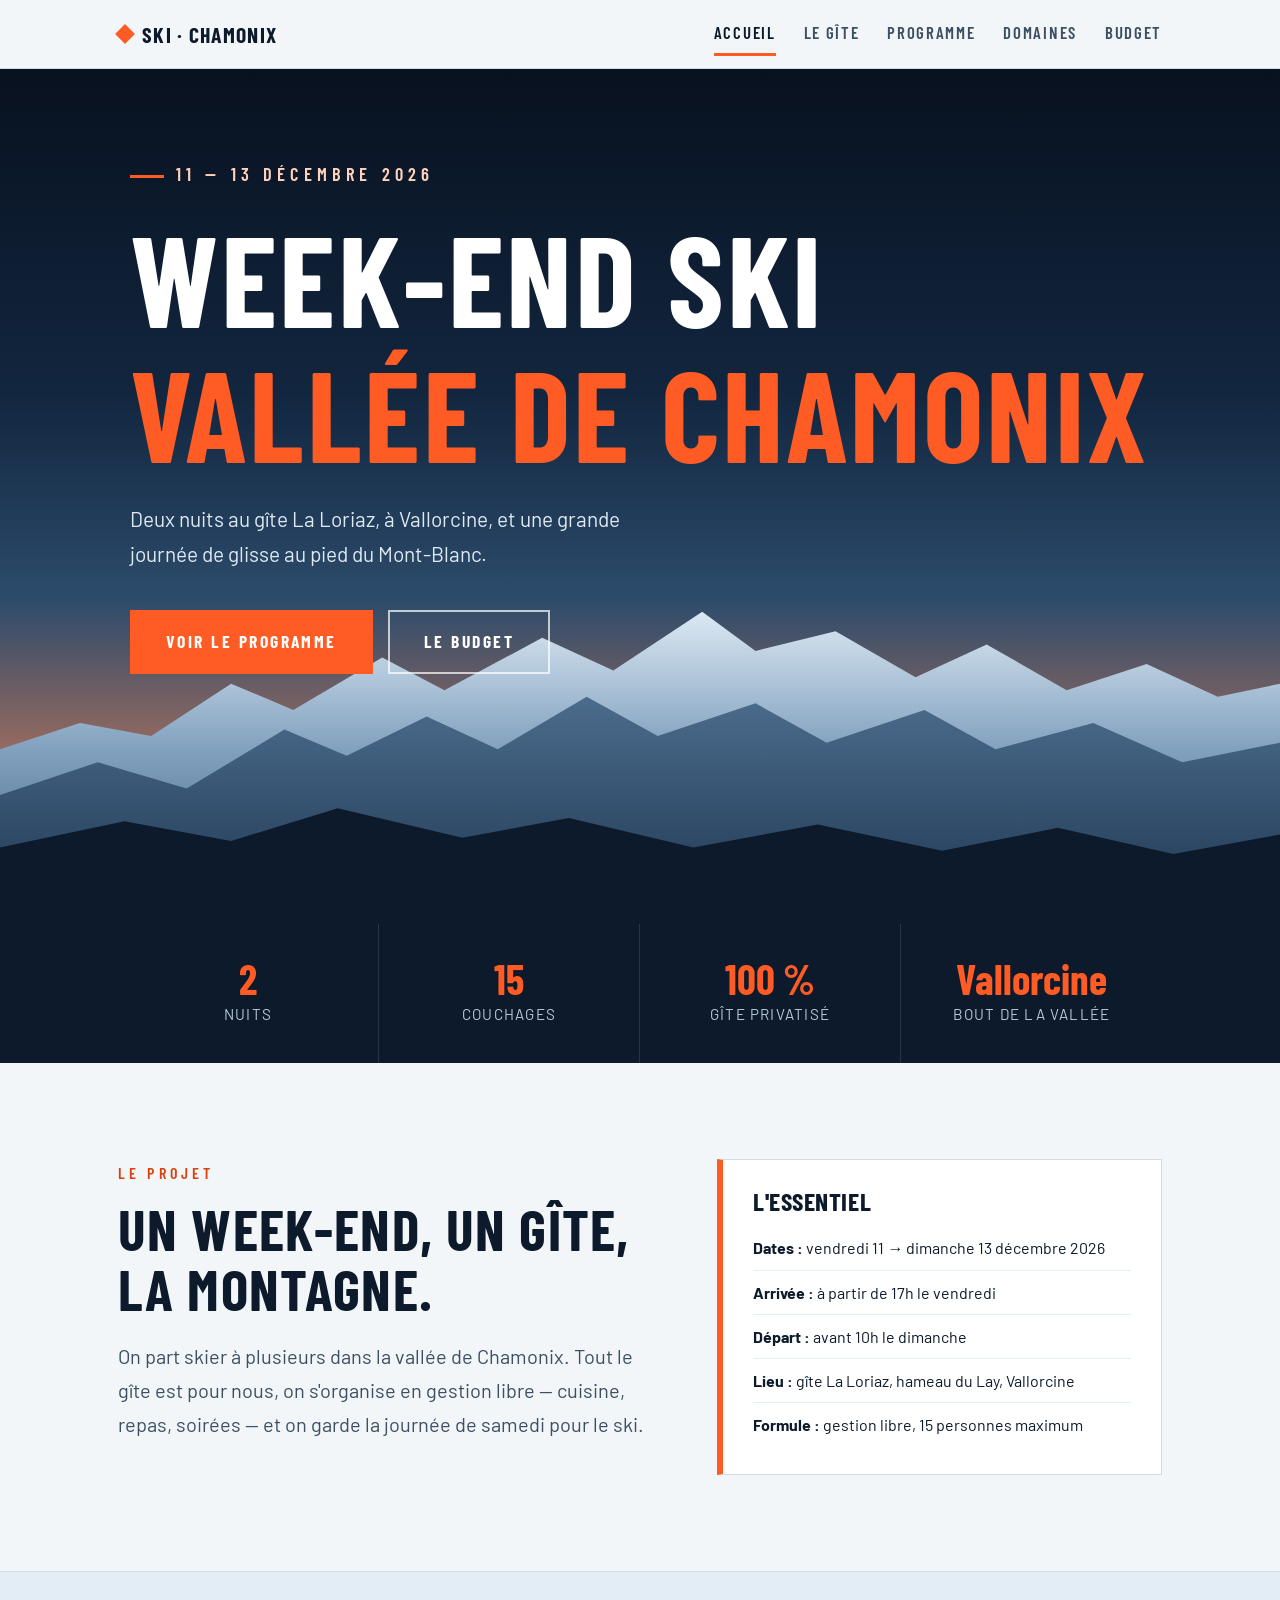
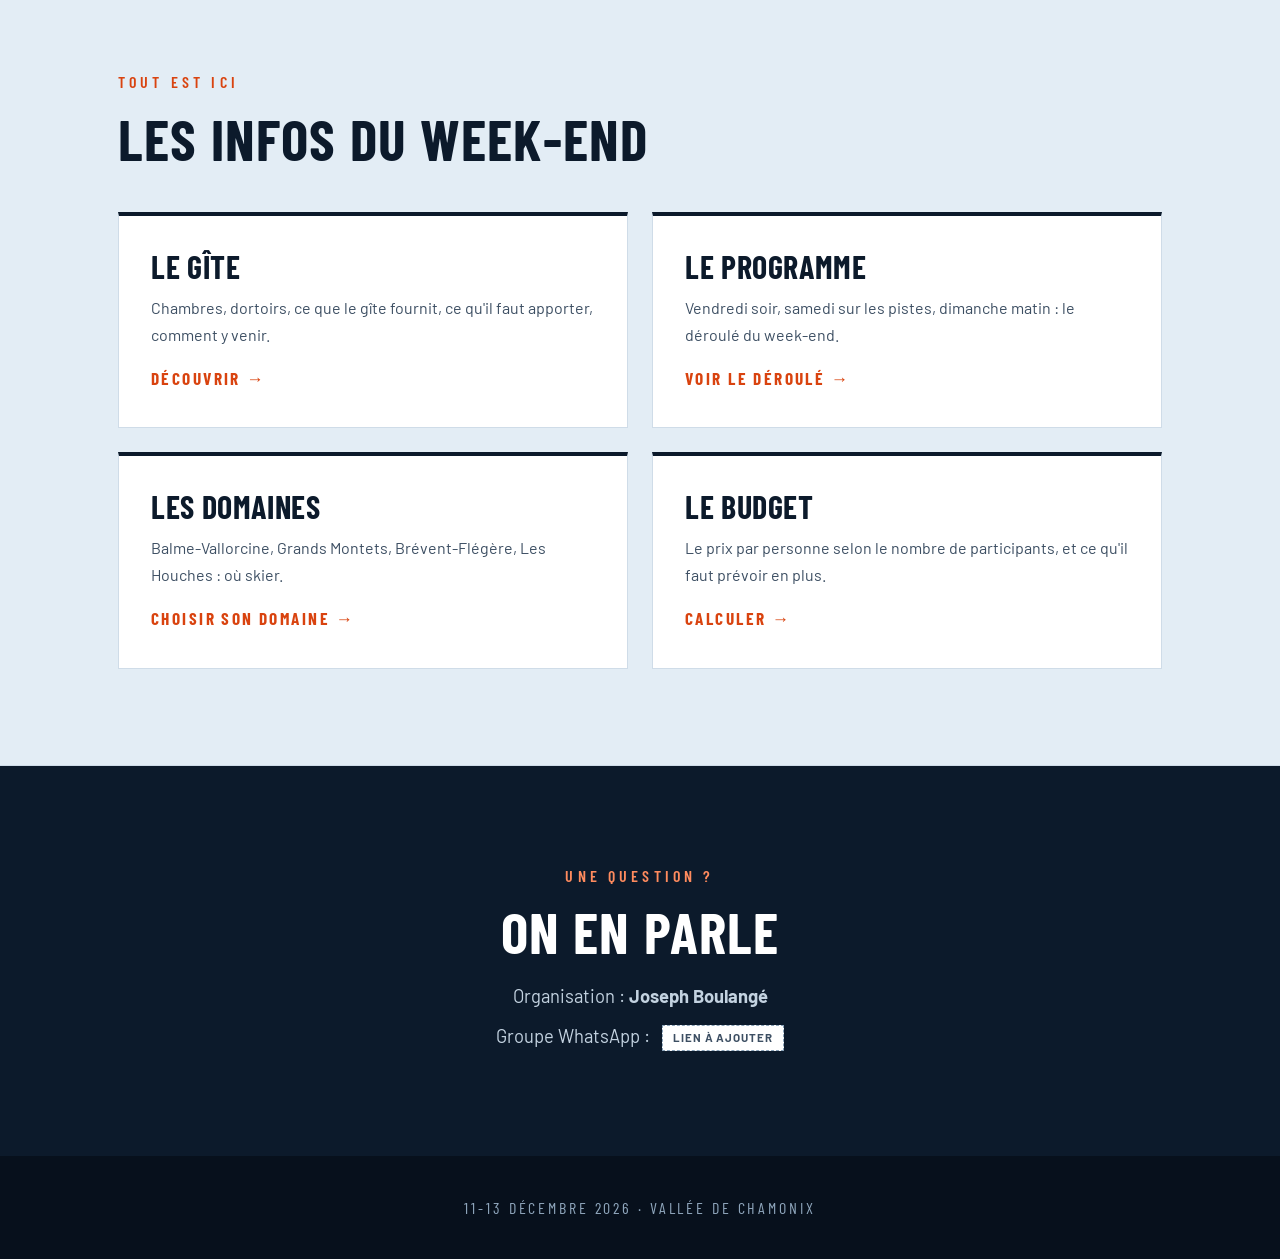
==== index.html @ acc2cff3 "Maquette du site week-end ski vallée de Chamonix (gîte La Loriaz) Co-Authored-By: Claude Sonnet 5.5 " ====
<!DOCTYPE html>
<html lang="fr">
<head>
    <meta charset="UTF-8">
    <meta name="viewport" content="width=device-width, initial-scale=1.0">
    <title>Week-end ski · Vallée de Chamonix · 11-13 décembre 2026</title>
    <link rel="preconnect" href="https://fonts.googleapis.com">
    <link rel="preconnect" href="https://fonts.gstatic.com" crossorigin>
    <link href="https://fonts.googleapis.com/css2?family=Barlow:wght@400;500;700&family=Barlow+Condensed:wght@600;700&display=swap" rel="stylesheet">
    <link rel="stylesheet" href="style.css">
</head>
<body>

    <nav class="site-nav">
        <div class="container nav-inner">
            <a href="index.html" class="nav-logo">Ski · Chamonix</a>
            <div class="nav-links">
                <a href="index.html" class="active">Accueil</a>
                <a href="gite.html">Le gîte</a>
                <a href="programme.html">Programme</a>
                <a href="domaines.html">Domaines</a>
                <a href="budget.html">Budget</a>
            </div>
        </div>
    </nav>

    <header class="hero">
        <svg class="hero-ridges" viewBox="0 0 1440 600" preserveAspectRatio="none" aria-hidden="true">
            <defs>
                <linearGradient id="far" x1="0" y1="0" x2="0" y2="1">
                    <stop offset="0" stop-color="#dbe8f3"/>
                    <stop offset="0.45" stop-color="#7f9fbd"/>
                    <stop offset="1" stop-color="#3b5a7a"/>
                </linearGradient>
                <linearGradient id="mid" x1="0" y1="0" x2="0" y2="1">
                    <stop offset="0" stop-color="#4c6c8c"/>
                    <stop offset="1" stop-color="#1c3550"/>
                </linearGradient>
            </defs>
            <path fill="url(#far)" d="M0,330 L90,290 L170,310 L260,230 L330,270 L430,190 L500,240 L610,160 L690,210 L790,120 L850,180 L940,150 L1030,220 L1110,170 L1200,240 L1290,200 L1370,250 L1440,230 L1440,600 L0,600 Z"/>
            <path fill="url(#mid)" d="M0,400 L110,350 L210,390 L320,300 L390,340 L480,280 L560,330 L660,250 L740,310 L850,260 L930,320 L1040,270 L1120,330 L1230,290 L1330,350 L1440,320 L1440,600 L0,600 Z"/>
            <path fill="#0c1a2b" d="M0,480 L140,440 L260,470 L380,420 L520,465 L640,435 L780,480 L920,445 L1060,485 L1190,450 L1320,490 L1440,460 L1440,600 L0,600 Z"/>
        </svg>
        <div class="container hero-content">
            <span class="eyebrow">11 — 13 décembre 2026</span>
            <h1>Week-end ski<br><span>Vallée de Chamonix</span></h1>
            <p class="hero-sub">Deux nuits au gîte La Loriaz, à Vallorcine, et une grande journée de glisse au pied du Mont-Blanc.</p>
            <a href="programme.html" class="btn">Voir le programme</a>
            <a href="budget.html" class="btn btn-ghost">Le budget</a>
        </div>
    </header>

    <section class="facts">
        <div class="container facts-grid">
            <div class="fact"><strong>2</strong><span>nuits</span></div>
            <div class="fact"><strong>15</strong><span>couchages</span></div>
            <div class="fact"><strong>100 %</strong><span>gîte privatisé</span></div>
            <div class="fact"><strong>Vallorcine</strong><span>bout de la vallée</span></div>
        </div>
    </section>

    <main>
        <section class="section">
            <div class="container">
                <div class="split">
                    <div class="reveal">
                        <span class="kicker">Le projet</span>
                        <h2 class="h-section">Un week-end, un gîte, la montagne.</h2>
                        <p class="lead">On part skier à plusieurs dans la vallée de Chamonix. Tout le gîte est pour nous, on s'organise en gestion libre — cuisine, repas, soirées — et on garde la journée de samedi pour le ski.</p>
                    </div>
                    <div class="info-box reveal">
                        <h3>L'essentiel</h3>
                        <ul>
                            <li><b>Dates :</b> vendredi 11 → dimanche 13 décembre 2026</li>
                            <li><b>Arrivée :</b> à partir de 17h le vendredi</li>
                            <li><b>Départ :</b> avant 10h le dimanche</li>
                            <li><b>Lieu :</b> gîte La Loriaz, hameau du Lay, Vallorcine</li>
                            <li><b>Formule :</b> gestion libre, 15 personnes maximum</li>
                        </ul>
                    </div>
                </div>
            </div>
        </section>

        <section class="section section-ice">
            <div class="container">
                <span class="kicker">Tout est ici</span>
                <h2 class="h-section">Les infos du week-end</h2>
                <div class="cards">
                    <a href="gite.html" class="card reveal">
                        <h3>Le gîte</h3>
                        <p>Chambres, dortoirs, ce que le gîte fournit, ce qu'il faut apporter, comment y venir.</p>
                        <span class="more">Découvrir →</span>
                    </a>
                    <a href="programme.html" class="card reveal">
                        <h3>Le programme</h3>
                        <p>Vendredi soir, samedi sur les pistes, dimanche matin : le déroulé du week-end.</p>
                        <span class="more">Voir le déroulé →</span>
                    </a>
                    <a href="domaines.html" class="card reveal">
                        <h3>Les domaines</h3>
                        <p>Balme-Vallorcine, Grands Montets, Brévent-Flégère, Les Houches : où skier.</p>
                        <span class="more">Choisir son domaine →</span>
                    </a>
                    <a href="budget.html" class="card reveal">
                        <h3>Le budget</h3>
                        <p>Le prix par personne selon le nombre de participants, et ce qu'il faut prévoir en plus.</p>
                        <span class="more">Calculer →</span>
                    </a>
                </div>
            </div>
        </section>

        <section class="section section-dark">
            <div class="container contact reveal">
                <span class="kicker">Une question ?</span>
                <h2 class="h-section">On en parle</h2>
                <p>Organisation : <strong>Joseph Boulangé</strong></p>
                <p>Groupe WhatsApp : <span class="tag">lien à ajouter</span></p>
            </div>
        </section>
    </main>

    <footer class="site-footer">11-13 décembre 2026 · Vallée de Chamonix</footer>

    <script src="script.js"></script>
</body>
</html>
---- style.css ----
/* Ski — Vallée de Chamonix : dusk navy, snow white, signal orange */
:root {
    --snow: #f3f6f9;
    --white: #ffffff;
    --ink: #0c1a2b;
    --ink-soft: #3d4f63;
    --ice: #e3edf5;
    --line: #cfdce8;
    --glacier: #2f6f9f;
    --signal: #ff5b24;
    --signal-dark: #d9430f;
}

* { margin: 0; padding: 0; box-sizing: border-box; }
html { scroll-behavior: smooth; }

body {
    font-family: 'Barlow', sans-serif;
    background: var(--snow);
    color: var(--ink);
    font-size: 1.08rem;
    line-height: 1.7;
    overflow-x: hidden;
}

h1, h2, h3, h4 {
    font-family: 'Barlow Condensed', sans-serif;
    font-weight: 700;
    text-transform: uppercase;
    letter-spacing: 0.02em;
    line-height: 1.05;
}

a { color: var(--glacier); }
.container { max-width: 1100px; margin: 0 auto; padding: 0 28px; }
.section { padding: 96px 0; }
.section-ice { background: var(--ice); border-top: 1px solid var(--line); border-bottom: 1px solid var(--line); }
.section-dark { background: var(--ink); color: #e9f0f6; }
.section-dark h2, .section-dark h3 { color: #ffffff; }
.text-center { text-align: center; }

/* Navigation */
.site-nav {
    position: sticky; top: 0; z-index: 100;
    background: rgba(243, 246, 249, 0.94);
    backdrop-filter: blur(8px);
    border-bottom: 1px solid var(--line);
}
.nav-inner { display: flex; align-items: center; justify-content: space-between; height: 68px; }
.nav-logo {
    font-family: 'Barlow Condensed', sans-serif; font-weight: 700;
    font-size: 1.35rem; letter-spacing: 0.06em; text-transform: uppercase;
    text-decoration: none; color: var(--ink); display: flex; align-items: center; gap: 10px;
}
.nav-logo::before { content: ''; width: 14px; height: 14px; background: var(--signal); transform: rotate(45deg); }
.nav-links { display: flex; gap: 28px; }
.nav-links a {
    font-family: 'Barlow Condensed', sans-serif; font-weight: 600;
    font-size: 1.05rem; letter-spacing: 0.1em; text-transform: uppercase;
    text-decoration: none; color: var(--ink-soft);
    padding: 6px 0; border-bottom: 3px solid transparent; transition: color .2s, border-color .2s;
}
.nav-links a:hover, .nav-links a.active { color: var(--ink); border-bottom-color: var(--signal); }

/* Hero */
.hero {
    position: relative; min-height: 92vh; display: flex; align-items: center; overflow: hidden;
    background: linear-gradient(180deg, #08111f 0%, #12263f 38%, #2c4b6b 62%, #c9795a 88%, #f0a36f 100%);
    color: #fff;
}
.hero-ridges { position: absolute; left: 0; right: 0; bottom: -2px; width: 100%; height: 46%; }
.hero-content { position: relative; z-index: 2; padding: 90px 0 250px; }
.eyebrow {
    display: inline-block; font-family: 'Barlow Condensed', sans-serif; font-weight: 600;
    font-size: 1.15rem; letter-spacing: 0.28em; text-transform: uppercase;
    color: #ffd2bd; margin-bottom: 20px; padding-left: 46px; position: relative;
}
.eyebrow::before { content: ''; position: absolute; left: 0; top: 50%; width: 34px; height: 3px; background: var(--signal); }
.hero h1 { font-size: clamp(3.6rem, 10vw, 8rem); color: #fff; margin-bottom: 22px; }
.hero h1 span { color: var(--signal); }
.hero-sub { font-size: 1.3rem; max-width: 560px; color: #dfe9f2; margin-bottom: 38px; }
.btn {
    display: inline-block; font-family: 'Barlow Condensed', sans-serif; font-weight: 700;
    font-size: 1.1rem; letter-spacing: 0.14em; text-transform: uppercase; text-decoration: none;
    padding: 15px 34px; background: var(--signal); color: #fff; border: 2px solid var(--signal);
    transition: background .2s, transform .2s;
}
.btn:hover { background: var(--signal-dark); border-color: var(--signal-dark); transform: translateY(-2px); }
.btn-ghost { background: transparent; border-color: rgba(255,255,255,0.7); margin-left: 12px; }
.btn-ghost:hover { background: rgba(255,255,255,0.14); border-color: #fff; }

/* Facts strip */
.facts { background: var(--ink); color: #fff; }
.facts-grid { display: grid; grid-template-columns: repeat(4, 1fr); }
.fact { padding: 34px 24px; border-right: 1px solid rgba(255,255,255,0.12); text-align: center; }
.fact:last-child { border-right: none; }
.fact strong { display: block; font-family: 'Barlow Condensed', sans-serif; font-size: 2.6rem; line-height: 1; color: var(--signal); }
.fact span { font-size: 0.95rem; letter-spacing: 0.08em; text-transform: uppercase; color: #b9c9d9; }

/* Titles */
.kicker {
    display: block; font-family: 'Barlow Condensed', sans-serif; font-weight: 600;
    letter-spacing: 0.26em; text-transform: uppercase; font-size: 1rem; color: var(--signal-dark); margin-bottom: 12px;
}
.section-dark .kicker { color: #ff8b5e; }
.h-section { font-size: clamp(2.4rem, 5vw, 3.6rem); margin-bottom: 20px; }
.lead { font-size: 1.25rem; color: var(--ink-soft); max-width: 720px; }
.text-center .lead { margin: 0 auto; }

.page-head { padding: 90px 0 56px; background: var(--ink); color: #fff; position: relative; overflow: hidden; }
.page-head::after { content: ''; position: absolute; left: 0; right: 0; bottom: 0; height: 6px; background: var(--signal); }
.page-head h1 { font-size: clamp(2.8rem, 7vw, 5.2rem); color: #fff; margin-bottom: 14px; }
.page-head p { font-size: 1.2rem; color: #c3d2e0; max-width: 640px; }
.page-head .eyebrow { color: #ff9a74; }

/* Cards */
.cards { display: grid; grid-template-columns: repeat(2, 1fr); gap: 24px; margin-top: 44px; }
.card {
    display: block; text-decoration: none; color: inherit; background: var(--white);
    border: 1px solid var(--line); border-top: 4px solid var(--ink); padding: 34px 32px;
    transition: transform .25s, border-top-color .25s, box-shadow .25s;
}
.card:hover { transform: translateY(-5px); border-top-color: var(--signal); box-shadow: 0 18px 36px rgba(12,26,43,0.10); }
.card h3 { font-size: 2rem; margin-bottom: 10px; }
.card p { color: var(--ink-soft); font-size: 1rem; margin-bottom: 16px; }
.card .more { font-family: 'Barlow Condensed', sans-serif; font-weight: 700; letter-spacing: 0.14em; text-transform: uppercase; color: var(--signal-dark); }

/* Two column text/info */
.split { display: grid; grid-template-columns: 1.1fr 0.9fr; gap: 56px; align-items: start; }
.info-box { background: var(--white); border: 1px solid var(--line); border-left: 6px solid var(--signal); padding: 28px 30px; }
.info-box h3 { font-size: 1.6rem; margin-bottom: 12px; }
.info-box ul { list-style: none; }
.info-box li { padding: 8px 0; border-bottom: 1px solid var(--ice); font-size: 1rem; }
.info-box li:last-child { border-bottom: none; }
.info-box li b { font-weight: 700; }

.tag {
    display: inline-block; font-family: 'Barlow', sans-serif; font-size: 0.72rem; font-weight: 700;
    letter-spacing: 0.08em; text-transform: uppercase; padding: 2px 10px; margin-left: 8px;
    border: 1px dashed #8aa2b8; color: var(--ink-soft); background: #fff; vertical-align: middle; white-space: nowrap;
}

/* Gîte rooms */
.rooms { display: grid; grid-template-columns: repeat(4, 1fr); gap: 18px; margin-top: 40px; }
.room { background: var(--white); border: 1px solid var(--line); padding: 24px 20px; text-align: center; }
.room h4 { font-size: 1.25rem; margin-bottom: 4px; }
.room small { display: block; color: var(--ink-soft); font-size: 0.9rem; margin-bottom: 16px; }
.beds { display: flex; flex-wrap: wrap; gap: 6px; justify-content: center; }
.bed { width: 22px; height: 38px; background: var(--ice); border: 2px solid var(--glacier); border-radius: 3px; position: relative; }
.bed::before { content: ''; position: absolute; top: 3px; left: 3px; right: 3px; height: 9px; background: var(--glacier); border-radius: 2px; }

.photo-slot {
    border: 2px dashed #9db4c8; background: repeating-linear-gradient(135deg, #eef4f9, #eef4f9 14px, #e5eef6 14px, #e5eef6 28px);
    min-height: 280px; display: flex; align-items: center; justify-content: center; text-align: center;
    color: var(--ink-soft); font-family: 'Barlow Condensed', sans-serif; letter-spacing: 0.12em; text-transform: uppercase; font-size: 1.1rem; padding: 20px;
}

/* Programme columns */
.days { display: grid; grid-template-columns: repeat(3, 1fr); gap: 24px; margin-top: 44px; }
.day { background: var(--white); border: 1px solid var(--line); }
.day-head { background: var(--ink); color: #fff; padding: 22px 26px; border-bottom: 5px solid var(--signal); }
.day-head small { font-family: 'Barlow Condensed', sans-serif; letter-spacing: 0.2em; text-transform: uppercase; color: #ff9a74; font-size: 1rem; }
.day-head h3 { font-size: 2.4rem; color: #fff; }
.day ul { list-style: none; padding: 10px 26px 18px; }
.day li { padding: 18px 0; border-bottom: 1px solid var(--ice); }
.day li:last-child { border-bottom: none; }
.when { display: block; font-family: 'Barlow Condensed', sans-serif; font-weight: 700; letter-spacing: 0.14em; text-transform: uppercase; color: var(--signal-dark); font-size: 1rem; }
.day li p { font-size: 1rem; color: var(--ink-soft); line-height: 1.55; margin-top: 2px; }

/* Domaines */
.areas { display: grid; grid-template-columns: repeat(2, 1fr); gap: 24px; margin-top: 44px; }
.area { background: var(--white); border: 1px solid var(--line); padding: 30px 30px 26px; position: relative; }
.area::before { content: attr(data-n); position: absolute; top: 14px; right: 22px; font-family: 'Barlow Condensed', sans-serif; font-weight: 700; font-size: 3.4rem; color: var(--ice); line-height: 1; }
.area h3 { font-size: 1.8rem; margin-bottom: 6px; position: relative; }
.area .vibe { font-weight: 700; color: var(--glacier); margin-bottom: 10px; font-size: 1rem; position: relative; }
.area p { color: var(--ink-soft); font-size: 1rem; position: relative; }
.area .for { margin-top: 12px; padding-top: 12px; border-top: 1px solid var(--ice); font-size: 0.95rem; position: relative; }

/* Budget */
.calc { background: var(--ink); color: #fff; padding: 44px; display: grid; grid-template-columns: 1fr 1fr; gap: 44px; align-items: center; }
.calc label { font-family: 'Barlow Condensed', sans-serif; letter-spacing: 0.16em; text-transform: uppercase; color: #9fb6cb; font-size: 1rem; }
.calc .n-out { font-family: 'Barlow Condensed', sans-serif; font-size: 3.4rem; font-weight: 700; line-height: 1; }
.calc input[type=range] { width: 100%; margin: 18px 0 6px; accent-color: var(--signal); height: 28px; }
.calc .scale { display: flex; justify-content: space-between; font-size: 0.85rem; color: #8fa6bc; }
.calc .result { text-align: center; border-left: 1px solid rgba(255,255,255,0.15); padding-left: 44px; }
.calc .per { font-family: 'Barlow Condensed', sans-serif; font-size: 5.2rem; font-weight: 700; line-height: 1; color: var(--signal); }
.calc .per small { font-size: 1.6rem; color: #fff; }
.calc .total { color: #b9c9d9; font-size: 1rem; margin-top: 8px; }
.calc .warn { color: #ffcfb8; font-size: 0.95rem; margin-top: 12px; min-height: 1.5em; }

.table-wrap { overflow-x: auto; margin-top: 36px; }
table.devis { width: 100%; border-collapse: collapse; background: var(--white); border: 1px solid var(--line); }
.devis th { text-align: left; font-family: 'Barlow Condensed', sans-serif; letter-spacing: 0.14em; text-transform: uppercase; font-size: 0.95rem; padding: 14px 18px; background: var(--ice); border-bottom: 2px solid var(--ink); }
.devis td { padding: 16px 18px; border-bottom: 1px solid var(--ice); vertical-align: top; font-size: 1rem; }
.devis td.num, .devis th.num { text-align: right; white-space: nowrap; }
.devis tr.sum td { font-weight: 700; background: var(--snow); border-top: 2px solid var(--ink); font-size: 1.1rem; }
.devis small { display: block; color: var(--ink-soft); font-size: 0.88rem; }

.note { background: #fff6f1; border: 1px solid #ffc7ae; border-left: 6px solid var(--signal); padding: 22px 26px; margin-top: 32px; font-size: 1rem; }
.note strong { color: var(--signal-dark); }

.list-cols { display: grid; grid-template-columns: repeat(3, 1fr); gap: 24px; margin-top: 36px; }
.list-col { background: var(--white); border: 1px solid var(--line); padding: 26px; }
.list-col h4 { font-size: 1.4rem; margin-bottom: 12px; border-bottom: 3px solid var(--signal); padding-bottom: 8px; display: inline-block; }
.list-col ul { list-style: none; }
.list-col li { padding: 7px 0 7px 22px; position: relative; font-size: 1rem; }
.list-col li::before { content: ''; position: absolute; left: 0; top: 17px; width: 10px; height: 3px; background: var(--signal); }

.contact { text-align: center; }
.contact p { font-size: 1.15rem; color: #c3d2e0; margin-bottom: 8px; }

.site-footer { background: #07101c; color: #8fa6bc; text-align: center; padding: 38px 0; font-family: 'Barlow Condensed', sans-serif; letter-spacing: 0.18em; text-transform: uppercase; font-size: 1rem; }

/* Reveal */
.reveal { opacity: 0; transform: translateY(32px); transition: opacity .8s ease, transform .8s cubic-bezier(.2,.8,.2,1); }
.reveal.active { opacity: 1; transform: none; }

@media (max-width: 860px) {
    .nav-inner { height: auto; flex-direction: column; gap: 6px; padding: 12px 20px; }
    .nav-links { gap: 16px; flex-wrap: wrap; justify-content: center; }
    .section { padding: 64px 0; }
    .facts-grid { grid-template-columns: repeat(2, 1fr); }
    .fact:nth-child(2) { border-right: none; }
    .fact:nth-child(-n+2) { border-bottom: 1px solid rgba(255,255,255,0.12); }
    .cards, .areas, .split, .days, .list-cols { grid-template-columns: 1fr; }
    .rooms { grid-template-columns: repeat(2, 1fr); }
    .calc { grid-template-columns: 1fr; padding: 30px; }
    .calc .result { border-left: none; padding-left: 0; border-top: 1px solid rgba(255,255,255,0.15); padding-top: 30px; }
    .btn-ghost { margin: 12px 0 0 0; }
    .hero-content { padding-bottom: 160px; }
}
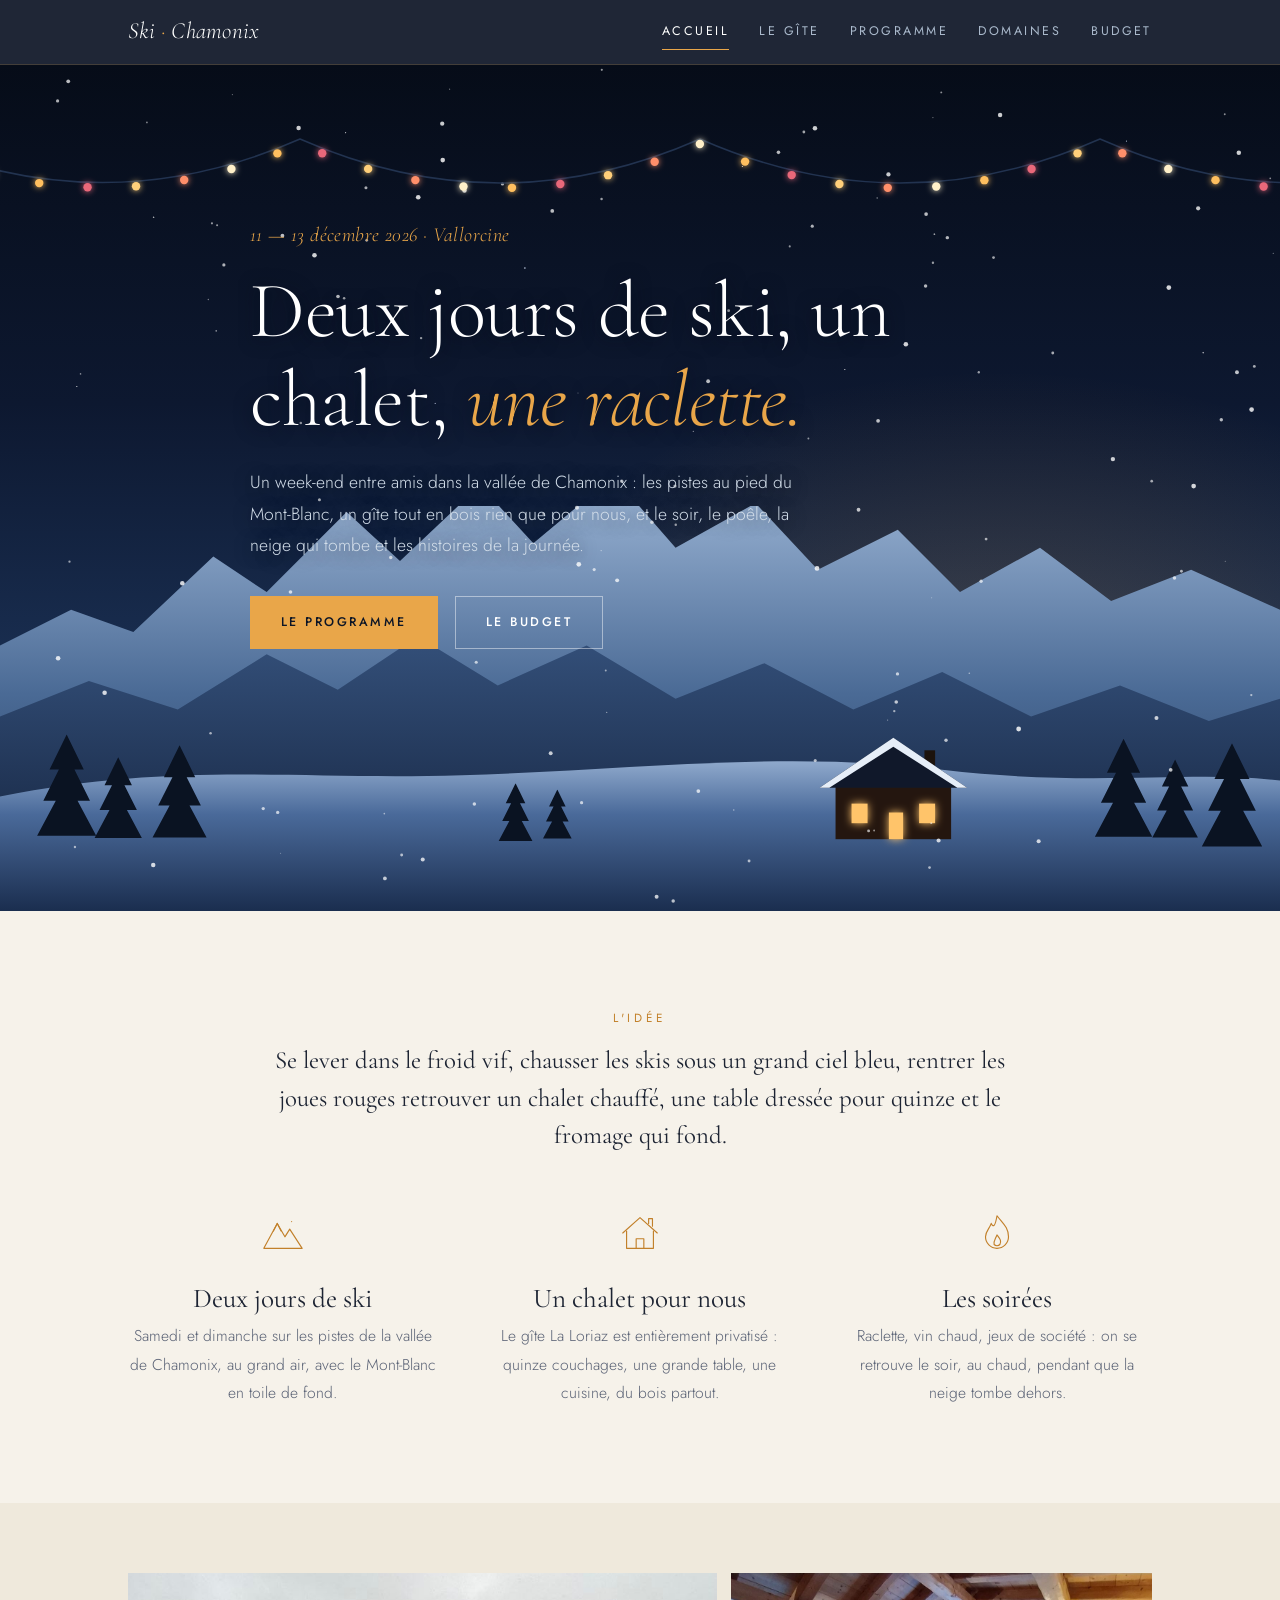
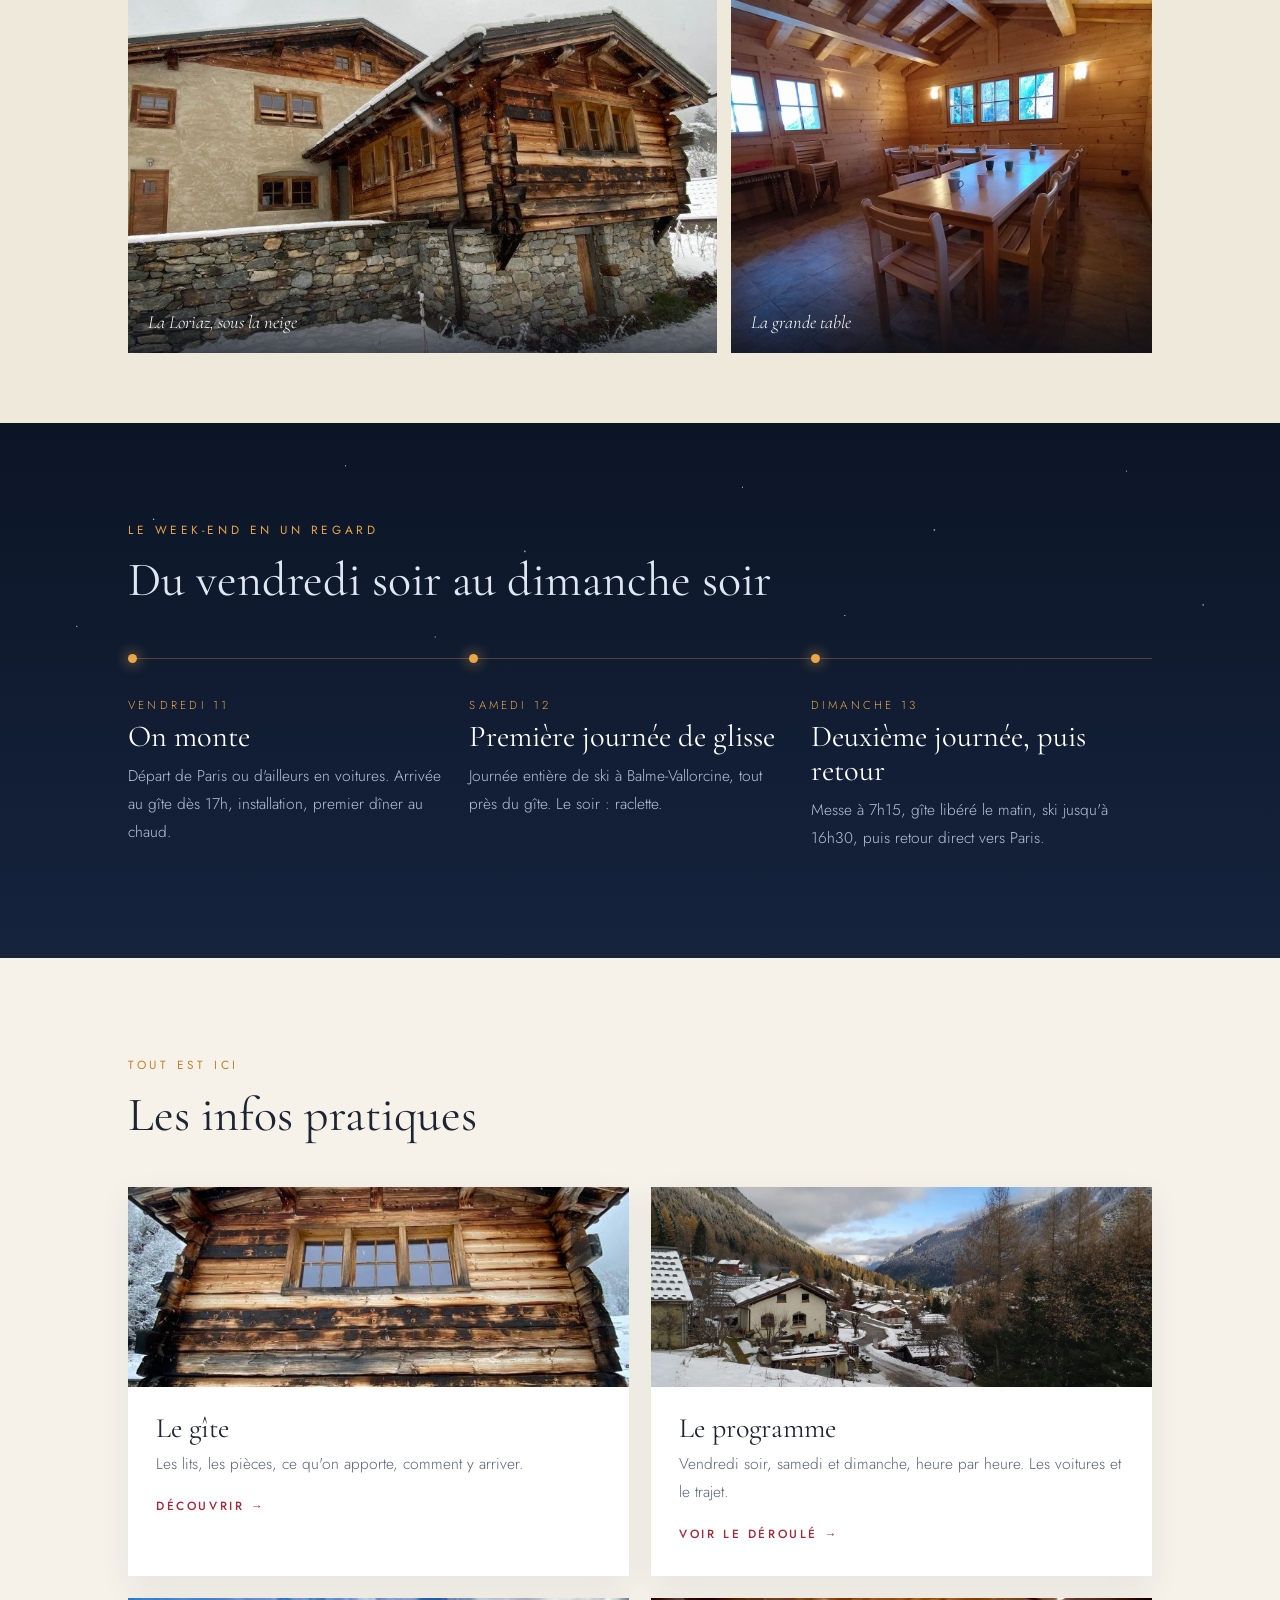
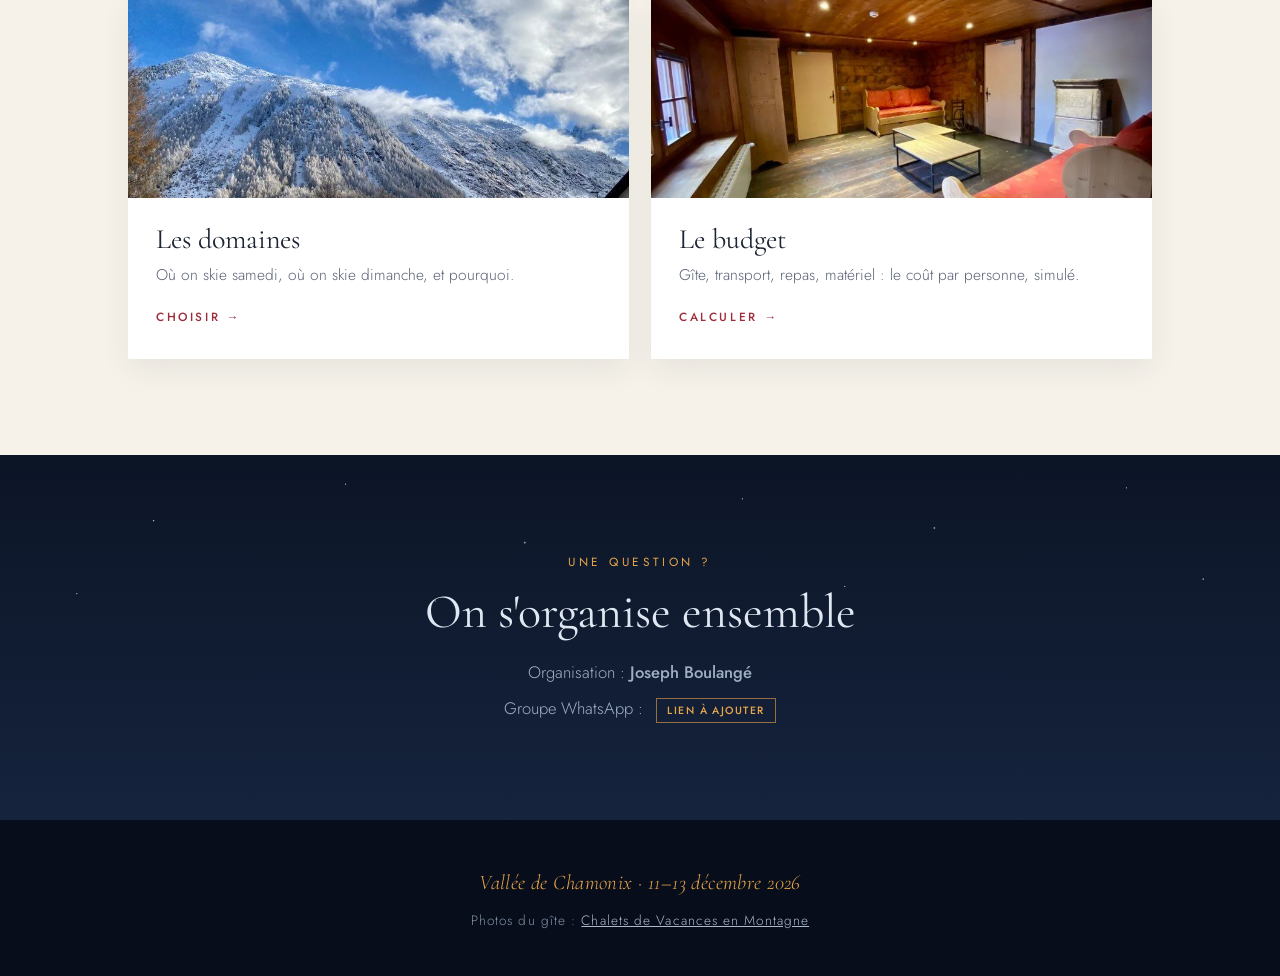
==== commit d560271b: "Refonte du site ski : univers hivernal chalet, photos du gîte, simulation du budget Co-Authored-By: " ====
--- a/index.html
+++ b/index.html
@@ -6,14 +6,14 @@
     <title>Week-end ski · Vallée de Chamonix · 11-13 décembre 2026</title>
     <link rel="preconnect" href="https://fonts.googleapis.com">
     <link rel="preconnect" href="https://fonts.gstatic.com" crossorigin>
-    <link href="https://fonts.googleapis.com/css2?family=Barlow:wght@400;500;700&family=Barlow+Condensed:wght@600;700&display=swap" rel="stylesheet">
+    <link href="https://fonts.googleapis.com/css2?family=Cormorant+Garamond:ital,wght@0,300;0,400;0,500;0,600;1,300;1,400&family=Jost:wght@300;400;500&display=swap" rel="stylesheet">
     <link rel="stylesheet" href="style.css">
 </head>
 <body>
 
     <nav class="site-nav">
         <div class="container nav-inner">
-            <a href="index.html" class="nav-logo">Ski · Chamonix</a>
+            <a href="index.html" class="nav-logo">Ski <span>·</span> Chamonix</a>
             <div class="nav-links">
                 <a href="index.html" class="active">Accueil</a>
                 <a href="gite.html">Le gîte</a>
@@ -25,103 +25,155 @@
     </nav>
 
     <header class="hero">
-        <svg class="hero-ridges" viewBox="0 0 1440 600" preserveAspectRatio="none" aria-hidden="true">
+        <div class="stars"></div>
+        <svg class="hero-scene" viewBox="0 0 1440 600" preserveAspectRatio="xMidYMax slice" aria-hidden="true">
             <defs>
-                <linearGradient id="far" x1="0" y1="0" x2="0" y2="1">
-                    <stop offset="0" stop-color="#dbe8f3"/>
-                    <stop offset="0.45" stop-color="#7f9fbd"/>
-                    <stop offset="1" stop-color="#3b5a7a"/>
-                </linearGradient>
-                <linearGradient id="mid" x1="0" y1="0" x2="0" y2="1">
-                    <stop offset="0" stop-color="#4c6c8c"/>
-                    <stop offset="1" stop-color="#1c3550"/>
-                </linearGradient>
+                <linearGradient id="far" x1="0" y1="0" x2="0" y2="1"><stop offset="0" stop-color="#9db6d6"/><stop offset="0.5" stop-color="#4a6a95"/><stop offset="1" stop-color="#1d3153"/></linearGradient>
+                <linearGradient id="mid" x1="0" y1="0" x2="0" y2="1"><stop offset="0" stop-color="#34507a"/><stop offset="1" stop-color="#101d36"/></linearGradient>
+                <linearGradient id="hill" x1="0" y1="0" x2="0" y2="1"><stop offset="0" stop-color="#8fa9cc"/><stop offset="0.35" stop-color="#4a6a9a"/><stop offset="1" stop-color="#1a2d4e"/></linearGradient>
+                <filter id="gl" x="-80%" y="-80%" width="260%" height="260%"><feGaussianBlur stdDeviation="5" result="b"/><feMerge><feMergeNode in="b"/><feMergeNode in="SourceGraphic"/></feMerge></filter>
+                <symbol id="pine" viewBox="-40 0 80 132"><path d="M0,0 L-22,45 L-10,45 L-30,85 L-14,85 L-38,130 L38,130 L14,85 L30,85 L10,45 L22,45 Z"/></symbol>
             </defs>
-            <path fill="url(#far)" d="M0,330 L90,290 L170,310 L260,230 L330,270 L430,190 L500,240 L610,160 L690,210 L790,120 L850,180 L940,150 L1030,220 L1110,170 L1200,240 L1290,200 L1370,250 L1440,230 L1440,600 L0,600 Z"/>
-            <path fill="url(#mid)" d="M0,400 L110,350 L210,390 L320,300 L390,340 L480,280 L560,330 L660,250 L740,310 L850,260 L930,320 L1040,270 L1120,330 L1230,290 L1330,350 L1440,320 L1440,600 L0,600 Z"/>
-            <path fill="#0c1a2b" d="M0,480 L140,440 L260,470 L380,420 L520,465 L640,435 L780,480 L920,445 L1060,485 L1190,450 L1320,490 L1440,460 L1440,600 L0,600 Z"/>
+            <path fill="url(#far)" d="M0,300 L80,260 L150,285 L240,200 L300,240 L390,150 L450,205 L540,120 L600,185 L690,110 L760,190 L850,140 L920,215 L1010,170 L1080,240 L1170,190 L1250,250 L1340,215 L1440,260 L1440,600 L0,600Z"/>
+            <path fill="url(#mid)" d="M0,380 L100,340 L200,372 L300,310 L380,350 L470,290 L560,345 L660,300 L760,360 L860,320 L960,372 L1060,330 L1160,380 L1260,345 L1360,385 L1440,360 L1440,600 L0,600Z"/>
+            <path fill="url(#hill)" d="M0,470 C200,430 330,452 520,446 C720,440 880,418 1060,440 C1230,460 1340,440 1440,452 L1440,600 L0,600Z"/>
+            <g fill="#0a1322">
+                <use href="#pine" x="40" y="400" width="70" height="116"/>
+                <use href="#pine" x="105" y="425" width="56" height="94"/>
+                <use href="#pine" x="170" y="412" width="64" height="106"/>
+                <use href="#pine" x="1230" y="405" width="68" height="112"/>
+                <use href="#pine" x="1295" y="428" width="54" height="90"/>
+                <use href="#pine" x="1350" y="410" width="72" height="118"/>
+                <use href="#pine" x="560" y="455" width="40" height="66"/>
+                <use href="#pine" x="610" y="462" width="34" height="56"/>
+            </g>
+            <g>
+                <rect x="1040" y="418" width="12" height="26" fill="#1c130d"/>
+                <rect x="940" y="456" width="130" height="62" fill="#24160f"/>
+                <polygon points="922,460 1005,404 1088,460" fill="#10182a"/>
+                <polygon points="922,460 1005,404 1088,460 1077,460 1005,414 933,460" fill="#e6eef8"/>
+                <g fill="#ffc46b" filter="url(#gl)">
+                    <rect x="958" y="478" width="18" height="22"/>
+                    <rect x="1034" y="478" width="18" height="22"/>
+                    <rect x="1000" y="488" width="16" height="30"/>
+                </g>
+            </g>
         </svg>
+        <svg id="lights" class="lights" viewBox="0 0 1440 110" preserveAspectRatio="xMidYMin slice" aria-hidden="true">
+            <defs><filter id="glow" x="-200%" y="-200%" width="500%" height="500%"><feGaussianBlur stdDeviation="3.2" result="b"/><feMerge><feMergeNode in="b"/><feMergeNode in="SourceGraphic"/></feMerge></filter></defs>
+            <path d="M-20,8 Q180,98 380,10 Q580,98 780,10 Q980,98 1180,10 Q1380,98 1580,10" fill="none" stroke="#223350" stroke-width="1.5"/>
+        </svg>
+        <canvas class="snow-canvas"></canvas>
         <div class="container hero-content">
-            <span class="eyebrow">11 — 13 décembre 2026</span>
-            <h1>Week-end ski<br><span>Vallée de Chamonix</span></h1>
-            <p class="hero-sub">Deux nuits au gîte La Loriaz, à Vallorcine, et une grande journée de glisse au pied du Mont-Blanc.</p>
-            <a href="programme.html" class="btn">Voir le programme</a>
+            <span class="kicker">11 — 13 décembre 2026 · Vallorcine</span>
+            <h1>Deux jours de ski, un chalet, <em>une raclette.</em></h1>
+            <p class="hero-sub">Un week-end entre amis dans la vallée de Chamonix : les pistes au pied du Mont-Blanc, un gîte tout en bois rien que pour nous, et le soir, le poêle, la neige qui tombe et les histoires de la journée.</p>
+            <a href="programme.html" class="btn">Le programme</a>
             <a href="budget.html" class="btn btn-ghost">Le budget</a>
         </div>
     </header>
 
-    <section class="facts">
-        <div class="container facts-grid">
-            <div class="fact"><strong>2</strong><span>nuits</span></div>
-            <div class="fact"><strong>15</strong><span>couchages</span></div>
-            <div class="fact"><strong>100 %</strong><span>gîte privatisé</span></div>
-            <div class="fact"><strong>Vallorcine</strong><span>bout de la vallée</span></div>
-        </div>
-    </section>
-
     <main>
         <section class="section">
-            <div class="container">
-                <div class="split">
-                    <div class="reveal">
-                        <span class="kicker">Le projet</span>
-                        <h2 class="h-section">Un week-end, un gîte, la montagne.</h2>
-                        <p class="lead">On part skier à plusieurs dans la vallée de Chamonix. Tout le gîte est pour nous, on s'organise en gestion libre — cuisine, repas, soirées — et on garde la journée de samedi pour le ski.</p>
+            <div class="container center">
+                <div class="reveal">
+                    <span class="eyebrow">L'idée</span>
+                    <p class="lead">Se lever dans le froid vif, chausser les skis sous un grand ciel bleu, rentrer les joues rouges retrouver un chalet chauffé, une table dressée pour quinze et le fromage qui fond.</p>
+                </div>
+                <div class="pillars">
+                    <div class="pillar reveal">
+                        <svg viewBox="0 0 48 48"><path d="M4 40 L18 14 L26 28 L31 20 L44 40 Z"/><path d="M14 22 L18 14 L22 22"/><path d="M33 12 L33 12.1"/></svg>
+                        <h3>Deux jours de ski</h3>
+                        <p>Samedi et dimanche sur les pistes de la vallée de Chamonix, au grand air, avec le Mont-Blanc en toile de fond.</p>
                     </div>
-                    <div class="info-box reveal">
-                        <h3>L'essentiel</h3>
-                        <ul>
-                            <li><b>Dates :</b> vendredi 11 → dimanche 13 décembre 2026</li>
-                            <li><b>Arrivée :</b> à partir de 17h le vendredi</li>
-                            <li><b>Départ :</b> avant 10h le dimanche</li>
-                            <li><b>Lieu :</b> gîte La Loriaz, hameau du Lay, Vallorcine</li>
-                            <li><b>Formule :</b> gestion libre, 15 personnes maximum</li>
-                        </ul>
+                    <div class="pillar reveal">
+                        <svg viewBox="0 0 48 48"><path d="M6 24 L24 8 L42 24"/><path d="M10 22 V40 H38 V22"/><path d="M20 40 V30 H28 V40"/><path d="M33 14 V9 H37 V17"/></svg>
+                        <h3>Un chalet pour nous</h3>
+                        <p>Le gîte La Loriaz est entièrement privatisé : quinze couchages, une grande table, une cuisine, du bois partout.</p>
+                    </div>
+                    <div class="pillar reveal">
+                        <svg viewBox="0 0 48 48"><path d="M24 6 C30 14 36 18 36 28 A12 12 0 0 1 12 28 C12 22 16 20 18 14 C20 18 22 18 24 6 Z"/><path d="M24 26 C27 30 29 32 27 36 A4 4 0 0 1 21 36 C20 33 22 31 24 26 Z"/></svg>
+                        <h3>Les soirées</h3>
+                        <p>Raclette, vin chaud, jeux de société : on se retrouve le soir, au chaud, pendant que la neige tombe dehors.</p>
                     </div>
                 </div>
             </div>
         </section>
 
-        <section class="section section-ice">
+        <section class="section-paper2" style="padding: 0;">
+            <div class="container" style="padding-top: 70px; padding-bottom: 70px;">
+                <div class="band reveal">
+                    <figure class="photo"><img src="assets/chalet-neige.jpg" alt="Le gîte La Loriaz sous la neige"><figcaption>La Loriaz, sous la neige</figcaption></figure>
+                    <figure class="photo"><img src="assets/salle-a-manger.jpg" alt="La salle à manger du gîte"><figcaption>La grande table</figcaption></figure>
+                </div>
+            </div>
+        </section>
+
+        <section class="section section-night">
+            <div class="stars"></div>
+            <div class="container" style="position:relative;z-index:3;">
+                <span class="eyebrow">Le week-end en un regard</span>
+                <h2 class="h2">Du vendredi soir au dimanche soir</h2>
+                <div class="glance">
+                    <div class="reveal">
+                        <small>Vendredi 11</small>
+                        <h3>On monte</h3>
+                        <p>Départ de Paris ou d'ailleurs en voitures. Arrivée au gîte dès 17h, installation, premier dîner au chaud.</p>
+                    </div>
+                    <div class="reveal">
+                        <small>Samedi 12</small>
+                        <h3>Première journée de glisse</h3>
+                        <p>Journée entière de ski à Balme-Vallorcine, tout près du gîte. Le soir : raclette.</p>
+                    </div>
+                    <div class="reveal">
+                        <small>Dimanche 13</small>
+                        <h3>Deuxième journée, puis retour</h3>
+                        <p>Messe à 7h15, gîte libéré le matin, ski jusqu'à 16h30, puis retour direct vers Paris.</p>
+                    </div>
+                </div>
+            </div>
+        </section>
+
+        <section class="section">
             <div class="container">
-                <span class="kicker">Tout est ici</span>
-                <h2 class="h-section">Les infos du week-end</h2>
+                <span class="eyebrow">Tout est ici</span>
+                <h2 class="h2">Les infos pratiques</h2>
                 <div class="cards">
                     <a href="gite.html" class="card reveal">
-                        <h3>Le gîte</h3>
-                        <p>Chambres, dortoirs, ce que le gîte fournit, ce qu'il faut apporter, comment y venir.</p>
-                        <span class="more">Découvrir →</span>
+                        <figure class="photo"><img src="assets/facade-bois.jpg" alt="Façade en bois du chalet"></figure>
+                        <div class="card-body"><h3>Le gîte</h3><p>Les lits, les pièces, ce qu'on apporte, comment y arriver.</p><span class="more">Découvrir →</span></div>
                     </a>
                     <a href="programme.html" class="card reveal">
-                        <h3>Le programme</h3>
-                        <p>Vendredi soir, samedi sur les pistes, dimanche matin : le déroulé du week-end.</p>
-                        <span class="more">Voir le déroulé →</span>
+                        <figure class="photo"><img src="assets/village-neige.jpg" alt="Le village de Vallorcine sous la neige"></figure>
+                        <div class="card-body"><h3>Le programme</h3><p>Vendredi soir, samedi et dimanche, heure par heure. Les voitures et le trajet.</p><span class="more">Voir le déroulé →</span></div>
                     </a>
                     <a href="domaines.html" class="card reveal">
-                        <h3>Les domaines</h3>
-                        <p>Balme-Vallorcine, Grands Montets, Brévent-Flégère, Les Houches : où skier.</p>
-                        <span class="more">Choisir son domaine →</span>
+                        <figure class="photo"><img src="assets/montagne.jpg" alt="Montagnes enneigées au-dessus de Vallorcine"></figure>
+                        <div class="card-body"><h3>Les domaines</h3><p>Où on skie samedi, où on skie dimanche, et pourquoi.</p><span class="more">Choisir →</span></div>
                     </a>
                     <a href="budget.html" class="card reveal">
-                        <h3>Le budget</h3>
-                        <p>Le prix par personne selon le nombre de participants, et ce qu'il faut prévoir en plus.</p>
-                        <span class="more">Calculer →</span>
+                        <figure class="photo"><img src="assets/salon.jpg" alt="Le salon du gîte"></figure>
+                        <div class="card-body"><h3>Le budget</h3><p>Gîte, transport, repas, matériel : le coût par personne, simulé.</p><span class="more">Calculer →</span></div>
                     </a>
                 </div>
             </div>
         </section>
 
-        <section class="section section-dark">
-            <div class="container contact reveal">
-                <span class="kicker">Une question ?</span>
-                <h2 class="h-section">On en parle</h2>
-                <p>Organisation : <strong>Joseph Boulangé</strong></p>
-                <p>Groupe WhatsApp : <span class="tag">lien à ajouter</span></p>
+        <section class="section section-night center">
+            <div class="stars"></div>
+            <div class="container reveal" style="position:relative;z-index:3;">
+                <span class="eyebrow">Une question ?</span>
+                <h2 class="h2">On s'organise ensemble</h2>
+                <p class="muted">Organisation : <strong>Joseph Boulangé</strong></p>
+                <p class="muted" style="margin-top:6px;">Groupe WhatsApp : <span class="tag">lien à ajouter</span></p>
             </div>
         </section>
     </main>
 
-    <footer class="site-footer">11-13 décembre 2026 · Vallée de Chamonix</footer>
+    <footer class="site-footer">
+        <em>Vallée de Chamonix · 11–13 décembre 2026</em>
+        Photos du gîte : <a href="https://giteschamonix.com/portfolio/la-loriaz/" target="_blank" rel="noopener">Chalets de Vacances en Montagne</a>
+    </footer>
 
     <script src="script.js"></script>
 </body>
--- a/style.css
+++ b/style.css
@@ -1,231 +1,286 @@
-/* Ski — Vallée de Chamonix : dusk navy, snow white, signal orange */
+/* Week-end ski — Vallée de Chamonix
+   Nuit d'hiver, neige, lumière de chalet. Légèreté : serif fin + sans fin. */
 :root {
-    --snow: #f3f6f9;
-    --white: #ffffff;
-    --ink: #0c1a2b;
-    --ink-soft: #3d4f63;
-    --ice: #e3edf5;
-    --line: #cfdce8;
-    --glacier: #2f6f9f;
-    --signal: #ff5b24;
-    --signal-dark: #d9430f;
+    --night: #0c1526;
+    --night-2: #15233d;
+    --dusk: #263b5f;
+    --frost: #bcd3e8;
+    --paper: #f6f2ea;
+    --paper-2: #efe9dc;
+    --ink: #1d2433;
+    --ink-soft: #5a6275;
+    --ember: #e9a649;
+    --ember-deep: #c2802a;
+    --berry: #9d2c3c;
+    --line: #ddd5c4;
 }
 
 * { margin: 0; padding: 0; box-sizing: border-box; }
 html { scroll-behavior: smooth; }
 
 body {
-    font-family: 'Barlow', sans-serif;
-    background: var(--snow);
+    font-family: 'Jost', sans-serif;
+    font-weight: 300;
+    font-size: 1.04rem;
+    line-height: 1.8;
     color: var(--ink);
-    font-size: 1.08rem;
-    line-height: 1.7;
+    background: var(--paper);
     overflow-x: hidden;
 }
 
 h1, h2, h3, h4 {
-    font-family: 'Barlow Condensed', sans-serif;
-    font-weight: 700;
-    text-transform: uppercase;
-    letter-spacing: 0.02em;
-    line-height: 1.05;
-}
-
-a { color: var(--glacier); }
-.container { max-width: 1100px; margin: 0 auto; padding: 0 28px; }
+    font-family: 'Cormorant Garamond', serif;
+    font-weight: 400;
+    line-height: 1.12;
+    color: inherit;
+}
+h1 em, h2 em, h3 em { font-style: italic; color: var(--ember); }
+strong, b { font-weight: 500; }
+a { color: var(--berry); }
+img { max-width: 100%; display: block; }
+
+.container { max-width: 1080px; margin: 0 auto; padding: 0 28px; }
 .section { padding: 96px 0; }
-.section-ice { background: var(--ice); border-top: 1px solid var(--line); border-bottom: 1px solid var(--line); }
-.section-dark { background: var(--ink); color: #e9f0f6; }
-.section-dark h2, .section-dark h3 { color: #ffffff; }
-.text-center { text-align: center; }
+.section-paper2 { background: var(--paper-2); }
+.section-night { background: linear-gradient(180deg, var(--night) 0%, var(--night-2) 100%); color: #dfe8f2; position: relative; overflow: hidden; }
+.center { text-align: center; }
 
 /* Navigation */
 .site-nav {
     position: sticky; top: 0; z-index: 100;
-    background: rgba(243, 246, 249, 0.94);
-    backdrop-filter: blur(8px);
-    border-bottom: 1px solid var(--line);
-}
-.nav-inner { display: flex; align-items: center; justify-content: space-between; height: 68px; }
+    background: rgba(12, 21, 38, 0.92);
+    backdrop-filter: blur(10px);
+    border-bottom: 1px solid rgba(233, 166, 73, 0.18);
+}
+.nav-inner { display: flex; align-items: center; justify-content: space-between; height: 64px; }
 .nav-logo {
-    font-family: 'Barlow Condensed', sans-serif; font-weight: 700;
-    font-size: 1.35rem; letter-spacing: 0.06em; text-transform: uppercase;
-    text-decoration: none; color: var(--ink); display: flex; align-items: center; gap: 10px;
-}
-.nav-logo::before { content: ''; width: 14px; height: 14px; background: var(--signal); transform: rotate(45deg); }
-.nav-links { display: flex; gap: 28px; }
+    font-family: 'Cormorant Garamond', serif; font-style: italic; font-size: 1.45rem;
+    color: #fff; text-decoration: none; letter-spacing: 0.01em;
+}
+.nav-logo span { color: var(--ember); }
+.nav-links { display: flex; gap: 30px; }
 .nav-links a {
-    font-family: 'Barlow Condensed', sans-serif; font-weight: 600;
-    font-size: 1.05rem; letter-spacing: 0.1em; text-transform: uppercase;
-    text-decoration: none; color: var(--ink-soft);
-    padding: 6px 0; border-bottom: 3px solid transparent; transition: color .2s, border-color .2s;
-}
-.nav-links a:hover, .nav-links a.active { color: var(--ink); border-bottom-color: var(--signal); }
+    font-size: 0.78rem; font-weight: 400; letter-spacing: 0.2em; text-transform: uppercase;
+    color: #aab9cc; text-decoration: none; padding: 6px 0; border-bottom: 1px solid transparent;
+    transition: color .25s, border-color .25s;
+}
+.nav-links a:hover, .nav-links a.active { color: #fff; border-bottom-color: var(--ember); }
 
 /* Hero */
 .hero {
-    position: relative; min-height: 92vh; display: flex; align-items: center; overflow: hidden;
-    background: linear-gradient(180deg, #08111f 0%, #12263f 38%, #2c4b6b 62%, #c9795a 88%, #f0a36f 100%);
-    color: #fff;
-}
-.hero-ridges { position: absolute; left: 0; right: 0; bottom: -2px; width: 100%; height: 46%; }
-.hero-content { position: relative; z-index: 2; padding: 90px 0 250px; }
-.eyebrow {
-    display: inline-block; font-family: 'Barlow Condensed', sans-serif; font-weight: 600;
-    font-size: 1.15rem; letter-spacing: 0.28em; text-transform: uppercase;
-    color: #ffd2bd; margin-bottom: 20px; padding-left: 46px; position: relative;
-}
-.eyebrow::before { content: ''; position: absolute; left: 0; top: 50%; width: 34px; height: 3px; background: var(--signal); }
-.hero h1 { font-size: clamp(3.6rem, 10vw, 8rem); color: #fff; margin-bottom: 22px; }
-.hero h1 span { color: var(--signal); }
-.hero-sub { font-size: 1.3rem; max-width: 560px; color: #dfe9f2; margin-bottom: 38px; }
+    position: relative; min-height: 94vh; display: flex; align-items: center; overflow: hidden; color: #fff;
+    background:
+        radial-gradient(ellipse at 78% 78%, rgba(233,166,73,0.22), transparent 38%),
+        linear-gradient(180deg, #060c18 0%, #0d1830 40%, #1c3358 78%, #2f4d79 100%);
+}
+.hero .stars, .page-head .stars, .section-night .stars { position: absolute; inset: 0; opacity: .8; pointer-events: none;
+    background-image:
+        radial-gradient(1.2px 1.2px at 12% 18%, #fff, transparent),
+        radial-gradient(1px 1px at 27% 8%, #fff, transparent),
+        radial-gradient(1.4px 1.4px at 41% 24%, #dbe8ff, transparent),
+        radial-gradient(1px 1px at 58% 12%, #fff, transparent),
+        radial-gradient(1.3px 1.3px at 73% 20%, #fff, transparent),
+        radial-gradient(1px 1px at 88% 9%, #dbe8ff, transparent),
+        radial-gradient(1px 1px at 6% 38%, #fff, transparent),
+        radial-gradient(1.2px 1.2px at 94% 34%, #fff, transparent),
+        radial-gradient(1px 1px at 66% 36%, #fff, transparent),
+        radial-gradient(1px 1px at 34% 40%, #dbe8ff, transparent);
+}
+.hero-scene { position: absolute; left: 0; right: 0; bottom: -1px; width: 100%; height: 48%; }
+.hero-sub, .hero h1 { text-shadow: 0 2px 18px rgba(6, 12, 24, 0.75); }
+.lights { position: absolute; top: 64px; left: 0; width: 100%; height: 110px; pointer-events: none; z-index: 3; }
+.snow-canvas { position: absolute; inset: 0; width: 100%; height: 100%; pointer-events: none; z-index: 2; }
+.hero-content { position: relative; z-index: 4; padding: 120px 0 230px; }
+.kicker {
+    display: block; font-family: 'Cormorant Garamond', serif; font-style: italic;
+    font-size: 1.25rem; color: var(--ember); margin-bottom: 14px; letter-spacing: 0.02em;
+}
+.hero h1 { font-size: clamp(2.6rem, 6.2vw, 5rem); font-weight: 300; max-width: 780px; margin-bottom: 22px; letter-spacing: -0.005em; }
+.hero-sub { font-size: 1.1rem; max-width: 560px; color: #d3deea; margin-bottom: 34px; }
 .btn {
-    display: inline-block; font-family: 'Barlow Condensed', sans-serif; font-weight: 700;
-    font-size: 1.1rem; letter-spacing: 0.14em; text-transform: uppercase; text-decoration: none;
-    padding: 15px 34px; background: var(--signal); color: #fff; border: 2px solid var(--signal);
-    transition: background .2s, transform .2s;
-}
-.btn:hover { background: var(--signal-dark); border-color: var(--signal-dark); transform: translateY(-2px); }
-.btn-ghost { background: transparent; border-color: rgba(255,255,255,0.7); margin-left: 12px; }
-.btn-ghost:hover { background: rgba(255,255,255,0.14); border-color: #fff; }
-
-/* Facts strip */
-.facts { background: var(--ink); color: #fff; }
-.facts-grid { display: grid; grid-template-columns: repeat(4, 1fr); }
-.fact { padding: 34px 24px; border-right: 1px solid rgba(255,255,255,0.12); text-align: center; }
-.fact:last-child { border-right: none; }
-.fact strong { display: block; font-family: 'Barlow Condensed', sans-serif; font-size: 2.6rem; line-height: 1; color: var(--signal); }
-.fact span { font-size: 0.95rem; letter-spacing: 0.08em; text-transform: uppercase; color: #b9c9d9; }
-
-/* Titles */
-.kicker {
-    display: block; font-family: 'Barlow Condensed', sans-serif; font-weight: 600;
-    letter-spacing: 0.26em; text-transform: uppercase; font-size: 1rem; color: var(--signal-dark); margin-bottom: 12px;
-}
-.section-dark .kicker { color: #ff8b5e; }
-.h-section { font-size: clamp(2.4rem, 5vw, 3.6rem); margin-bottom: 20px; }
-.lead { font-size: 1.25rem; color: var(--ink-soft); max-width: 720px; }
-.text-center .lead { margin: 0 auto; }
-
-.page-head { padding: 90px 0 56px; background: var(--ink); color: #fff; position: relative; overflow: hidden; }
-.page-head::after { content: ''; position: absolute; left: 0; right: 0; bottom: 0; height: 6px; background: var(--signal); }
-.page-head h1 { font-size: clamp(2.8rem, 7vw, 5.2rem); color: #fff; margin-bottom: 14px; }
-.page-head p { font-size: 1.2rem; color: #c3d2e0; max-width: 640px; }
-.page-head .eyebrow { color: #ff9a74; }
+    display: inline-block; font-size: 0.78rem; font-weight: 500; letter-spacing: 0.2em; text-transform: uppercase;
+    text-decoration: none; padding: 14px 30px; color: var(--night); background: var(--ember);
+    border: 1px solid var(--ember); transition: background .25s, color .25s, transform .25s;
+}
+.btn:hover { background: #f3bb6a; transform: translateY(-2px); }
+.btn-ghost { background: transparent; color: #fff; border-color: rgba(255,255,255,0.45); margin-left: 12px; }
+.btn-ghost:hover { background: rgba(255,255,255,0.1); border-color: #fff; }
+
+/* Section headings */
+.eyebrow { display: block; font-size: 0.74rem; letter-spacing: 0.3em; text-transform: uppercase; color: var(--ember-deep); margin-bottom: 14px; font-weight: 400; }
+.section-night .eyebrow { color: var(--ember); }
+.h2 { font-size: clamp(2rem, 4vw, 3rem); margin-bottom: 18px; font-weight: 400; }
+.lead { font-family: 'Cormorant Garamond', serif; font-size: 1.55rem; line-height: 1.5; font-weight: 400; color: var(--ink); max-width: 760px; }
+.center .lead { margin-left: auto; margin-right: auto; }
+.muted { color: var(--ink-soft); }
+.section-night .muted { color: #9fb0c5; }
+
+/* Pillars */
+.pillars { display: grid; grid-template-columns: repeat(3, 1fr); gap: 48px; margin-top: 56px; }
+.pillar { text-align: center; }
+.pillar svg { width: 46px; height: 46px; stroke: var(--ember-deep); fill: none; stroke-width: 1.2; stroke-linecap: round; stroke-linejoin: round; margin: 0 auto 18px; }
+.pillar h3 { font-size: 1.7rem; margin-bottom: 8px; }
+.pillar p { font-size: 0.98rem; color: var(--ink-soft); }
+
+/* Photos */
+.photo { position: relative; overflow: hidden; background: var(--paper-2); }
+.photo img { width: 100%; height: 100%; object-fit: cover; transition: transform 1.2s ease; }
+.photo:hover img { transform: scale(1.04); }
+.photo figcaption { position: absolute; left: 0; right: 0; bottom: 0; padding: 38px 20px 14px; color: #fff; font-family: 'Cormorant Garamond', serif; font-style: italic; font-size: 1.15rem; background: linear-gradient(0deg, rgba(8,14,26,0.7), transparent); }
+.band { display: grid; grid-template-columns: 1.4fr 1fr; gap: 14px; }
+.band .photo { height: 380px; }
+.gallery { display: grid; grid-template-columns: repeat(6, 1fr); grid-auto-rows: 170px; gap: 12px; }
+.gallery .photo:nth-child(1) { grid-column: span 4; grid-row: span 2; }
+.gallery .photo:nth-child(2) { grid-column: span 2; grid-row: span 2; }
+.gallery .photo:nth-child(3), .gallery .photo:nth-child(4), .gallery .photo:nth-child(5) { grid-column: span 2; grid-row: span 2; }
+.gallery .photo:nth-child(6) { grid-column: span 3; grid-row: span 2; }
+.gallery .photo:nth-child(7) { grid-column: span 3; grid-row: span 2; }
+
+/* Timeline / glance */
+.glance { display: grid; grid-template-columns: repeat(3, 1fr); gap: 0; margin-top: 50px; border-top: 1px solid rgba(233,166,73,0.3); }
+.glance div { padding: 30px 28px 10px 0; position: relative; }
+.glance div::before { content: ''; position: absolute; top: -5px; left: 0; width: 9px; height: 9px; border-radius: 50%; background: var(--ember); box-shadow: 0 0 14px var(--ember); }
+.glance small { display: block; font-size: 0.72rem; letter-spacing: 0.28em; text-transform: uppercase; color: var(--ember); margin-top: 6px; }
+.glance h3 { font-size: 1.9rem; margin: 4px 0 8px; color: #fff; }
+.glance p { font-size: 0.97rem; color: #b6c4d6; }
 
 /* Cards */
-.cards { display: grid; grid-template-columns: repeat(2, 1fr); gap: 24px; margin-top: 44px; }
-.card {
-    display: block; text-decoration: none; color: inherit; background: var(--white);
-    border: 1px solid var(--line); border-top: 4px solid var(--ink); padding: 34px 32px;
-    transition: transform .25s, border-top-color .25s, box-shadow .25s;
-}
-.card:hover { transform: translateY(-5px); border-top-color: var(--signal); box-shadow: 0 18px 36px rgba(12,26,43,0.10); }
-.card h3 { font-size: 2rem; margin-bottom: 10px; }
-.card p { color: var(--ink-soft); font-size: 1rem; margin-bottom: 16px; }
-.card .more { font-family: 'Barlow Condensed', sans-serif; font-weight: 700; letter-spacing: 0.14em; text-transform: uppercase; color: var(--signal-dark); }
-
-/* Two column text/info */
-.split { display: grid; grid-template-columns: 1.1fr 0.9fr; gap: 56px; align-items: start; }
-.info-box { background: var(--white); border: 1px solid var(--line); border-left: 6px solid var(--signal); padding: 28px 30px; }
-.info-box h3 { font-size: 1.6rem; margin-bottom: 12px; }
-.info-box ul { list-style: none; }
-.info-box li { padding: 8px 0; border-bottom: 1px solid var(--ice); font-size: 1rem; }
-.info-box li:last-child { border-bottom: none; }
-.info-box li b { font-weight: 700; }
-
-.tag {
-    display: inline-block; font-family: 'Barlow', sans-serif; font-size: 0.72rem; font-weight: 700;
-    letter-spacing: 0.08em; text-transform: uppercase; padding: 2px 10px; margin-left: 8px;
-    border: 1px dashed #8aa2b8; color: var(--ink-soft); background: #fff; vertical-align: middle; white-space: nowrap;
-}
-
-/* Gîte rooms */
+.cards { display: grid; grid-template-columns: repeat(2, 1fr); gap: 22px; margin-top: 44px; }
+.card { display: block; text-decoration: none; color: inherit; background: #fff; overflow: hidden; box-shadow: 0 10px 30px rgba(29,36,51,0.07); transition: transform .35s, box-shadow .35s; }
+.card:hover { transform: translateY(-6px); box-shadow: 0 22px 44px rgba(29,36,51,0.13); }
+.card .photo { height: 200px; }
+.card-body { padding: 26px 28px 28px; }
+.card h3 { font-size: 1.75rem; margin-bottom: 6px; color: var(--ink); }
+.card p { font-size: 0.97rem; color: var(--ink-soft); margin-bottom: 12px; }
+.card .more { font-size: 0.74rem; letter-spacing: 0.22em; text-transform: uppercase; color: var(--berry); font-weight: 500; }
+
+/* Page head */
+.page-head { position: relative; overflow: hidden; padding: 88px 0 70px; color: #fff;
+    background: radial-gradient(ellipse at 85% 110%, rgba(233,166,73,0.25), transparent 45%), linear-gradient(180deg, #070d1b 0%, #13244a 100%); }
+.page-head .container { position: relative; z-index: 4; }
+.page-head h1 { font-size: clamp(2.4rem, 5.5vw, 4rem); font-weight: 300; margin-bottom: 12px; }
+.page-head p { font-size: 1.1rem; color: #c3d1e2; max-width: 620px; }
+
+/* Layout helpers */
+.split { display: grid; grid-template-columns: 1.1fr 0.9fr; gap: 56px; align-items: center; }
+.box { background: #fff; padding: 32px 34px; box-shadow: 0 10px 30px rgba(29,36,51,0.07); border-top: 3px solid var(--ember); }
+.box h3 { font-size: 1.6rem; margin-bottom: 10px; }
+.box ul { list-style: none; }
+.box li { padding: 9px 0; border-bottom: 1px solid var(--line); font-size: 0.98rem; }
+.box li:last-child { border-bottom: none; }
+
+.tag { display: inline-block; font-size: 0.66rem; letter-spacing: 0.14em; text-transform: uppercase; padding: 2px 10px; margin-left: 8px; border: 1px solid var(--ember-deep); color: var(--ember-deep); background: transparent; vertical-align: middle; white-space: nowrap; font-weight: 500; }
+.section-night .tag { color: var(--ember); border-color: rgba(233,166,73,0.6); }
+
+/* Beds */
 .rooms { display: grid; grid-template-columns: repeat(4, 1fr); gap: 18px; margin-top: 40px; }
-.room { background: var(--white); border: 1px solid var(--line); padding: 24px 20px; text-align: center; }
-.room h4 { font-size: 1.25rem; margin-bottom: 4px; }
-.room small { display: block; color: var(--ink-soft); font-size: 0.9rem; margin-bottom: 16px; }
+.room { background: #fff; padding: 26px 18px; text-align: center; box-shadow: 0 8px 24px rgba(29,36,51,0.06); }
+.room h4 { font-size: 1.4rem; }
+.room small { display: block; font-size: 0.85rem; color: var(--ink-soft); margin-bottom: 14px; letter-spacing: 0.05em; }
 .beds { display: flex; flex-wrap: wrap; gap: 6px; justify-content: center; }
-.bed { width: 22px; height: 38px; background: var(--ice); border: 2px solid var(--glacier); border-radius: 3px; position: relative; }
-.bed::before { content: ''; position: absolute; top: 3px; left: 3px; right: 3px; height: 9px; background: var(--glacier); border-radius: 2px; }
-
-.photo-slot {
-    border: 2px dashed #9db4c8; background: repeating-linear-gradient(135deg, #eef4f9, #eef4f9 14px, #e5eef6 14px, #e5eef6 28px);
-    min-height: 280px; display: flex; align-items: center; justify-content: center; text-align: center;
-    color: var(--ink-soft); font-family: 'Barlow Condensed', sans-serif; letter-spacing: 0.12em; text-transform: uppercase; font-size: 1.1rem; padding: 20px;
-}
-
-/* Programme columns */
-.days { display: grid; grid-template-columns: repeat(3, 1fr); gap: 24px; margin-top: 44px; }
-.day { background: var(--white); border: 1px solid var(--line); }
-.day-head { background: var(--ink); color: #fff; padding: 22px 26px; border-bottom: 5px solid var(--signal); }
-.day-head small { font-family: 'Barlow Condensed', sans-serif; letter-spacing: 0.2em; text-transform: uppercase; color: #ff9a74; font-size: 1rem; }
-.day-head h3 { font-size: 2.4rem; color: #fff; }
-.day ul { list-style: none; padding: 10px 26px 18px; }
-.day li { padding: 18px 0; border-bottom: 1px solid var(--ice); }
+.bed { width: 20px; height: 34px; border: 1.5px solid #2f5a9a; background: #dfe9f7; border-radius: 3px; position: relative; }
+.bed::before { content: ''; position: absolute; top: 3px; left: 3px; right: 3px; height: 8px; background: #fff; border-radius: 2px; }
+.total-beds { text-align: center; margin-top: 26px; font-family: 'Cormorant Garamond', serif; font-size: 1.5rem; font-style: italic; color: var(--ink-soft); }
+.total-beds b { color: var(--berry); font-style: normal; font-weight: 600; }
+
+.list-cols { display: grid; grid-template-columns: repeat(3, 1fr); gap: 26px; margin-top: 40px; }
+.list-col h4 { font-size: 1.5rem; margin-bottom: 10px; padding-bottom: 8px; border-bottom: 1px solid var(--ember-deep); }
+.list-col ul { list-style: none; }
+.list-col li { padding: 6px 0 6px 20px; position: relative; font-size: 0.98rem; }
+.list-col li::before { content: '✦'; position: absolute; left: 0; color: var(--ember-deep); font-size: 0.75rem; top: 10px; }
+
+/* Programme */
+.days { display: grid; grid-template-columns: repeat(3, 1fr); gap: 22px; margin-top: 44px; }
+.day { background: #fff; box-shadow: 0 10px 30px rgba(29,36,51,0.07); }
+.day-head { padding: 28px 28px 22px; background: linear-gradient(160deg, var(--night) 0%, var(--dusk) 100%); color: #fff; position: relative; }
+.day-head::after { content: ''; position: absolute; left: 0; right: 0; bottom: 0; height: 3px; background: var(--ember); }
+.day-head small { font-size: 0.7rem; letter-spacing: 0.3em; text-transform: uppercase; color: var(--ember); }
+.day-head h3 { font-size: 2.1rem; }
+.day-head p { font-size: 0.92rem; color: #b6c5d8; margin-top: 4px; line-height: 1.5; }
+.day ul { list-style: none; padding: 8px 28px 20px; }
+.day li { padding: 16px 0; border-bottom: 1px solid var(--line); }
 .day li:last-child { border-bottom: none; }
-.when { display: block; font-family: 'Barlow Condensed', sans-serif; font-weight: 700; letter-spacing: 0.14em; text-transform: uppercase; color: var(--signal-dark); font-size: 1rem; }
-.day li p { font-size: 1rem; color: var(--ink-soft); line-height: 1.55; margin-top: 2px; }
+.when { display: block; font-size: 0.72rem; letter-spacing: 0.24em; text-transform: uppercase; color: var(--berry); font-weight: 500; }
+.day li p { font-size: 0.97rem; color: var(--ink-soft); line-height: 1.6; margin-top: 2px; }
+
+.note { background: #fff; border-left: 3px solid var(--ember); padding: 22px 28px; margin-top: 34px; font-size: 0.98rem; box-shadow: 0 8px 24px rgba(29,36,51,0.06); }
+.note strong { font-weight: 500; color: var(--berry); }
 
 /* Domaines */
-.areas { display: grid; grid-template-columns: repeat(2, 1fr); gap: 24px; margin-top: 44px; }
-.area { background: var(--white); border: 1px solid var(--line); padding: 30px 30px 26px; position: relative; }
-.area::before { content: attr(data-n); position: absolute; top: 14px; right: 22px; font-family: 'Barlow Condensed', sans-serif; font-weight: 700; font-size: 3.4rem; color: var(--ice); line-height: 1; }
-.area h3 { font-size: 1.8rem; margin-bottom: 6px; position: relative; }
-.area .vibe { font-weight: 700; color: var(--glacier); margin-bottom: 10px; font-size: 1rem; position: relative; }
-.area p { color: var(--ink-soft); font-size: 1rem; position: relative; }
-.area .for { margin-top: 12px; padding-top: 12px; border-top: 1px solid var(--ice); font-size: 0.95rem; position: relative; }
+.areas { display: grid; grid-template-columns: repeat(2, 1fr); gap: 22px; margin-top: 44px; }
+.area { background: #fff; box-shadow: 0 10px 30px rgba(29,36,51,0.07); padding: 32px 32px 28px; position: relative; }
+.area .when-ski { font-size: 0.7rem; letter-spacing: 0.26em; text-transform: uppercase; color: var(--berry); font-weight: 500; display: block; margin-bottom: 8px; }
+.area h3 { font-size: 1.9rem; margin-bottom: 4px; }
+.area .vibe { font-family: 'Cormorant Garamond', serif; font-style: italic; font-size: 1.2rem; color: var(--ember-deep); margin-bottom: 10px; }
+.area p { font-size: 0.97rem; color: var(--ink-soft); }
+.area .snow { margin-top: 14px; padding-top: 12px; border-top: 1px solid var(--line); font-size: 0.9rem; display: flex; justify-content: space-between; gap: 10px; }
+.area.pick { border-top: 3px solid var(--ember); }
 
 /* Budget */
-.calc { background: var(--ink); color: #fff; padding: 44px; display: grid; grid-template-columns: 1fr 1fr; gap: 44px; align-items: center; }
-.calc label { font-family: 'Barlow Condensed', sans-serif; letter-spacing: 0.16em; text-transform: uppercase; color: #9fb6cb; font-size: 1rem; }
-.calc .n-out { font-family: 'Barlow Condensed', sans-serif; font-size: 3.4rem; font-weight: 700; line-height: 1; }
-.calc input[type=range] { width: 100%; margin: 18px 0 6px; accent-color: var(--signal); height: 28px; }
-.calc .scale { display: flex; justify-content: space-between; font-size: 0.85rem; color: #8fa6bc; }
-.calc .result { text-align: center; border-left: 1px solid rgba(255,255,255,0.15); padding-left: 44px; }
-.calc .per { font-family: 'Barlow Condensed', sans-serif; font-size: 5.2rem; font-weight: 700; line-height: 1; color: var(--signal); }
-.calc .per small { font-size: 1.6rem; color: #fff; }
-.calc .total { color: #b9c9d9; font-size: 1rem; margin-top: 8px; }
-.calc .warn { color: #ffcfb8; font-size: 0.95rem; margin-top: 12px; min-height: 1.5em; }
-
-.table-wrap { overflow-x: auto; margin-top: 36px; }
-table.devis { width: 100%; border-collapse: collapse; background: var(--white); border: 1px solid var(--line); }
-.devis th { text-align: left; font-family: 'Barlow Condensed', sans-serif; letter-spacing: 0.14em; text-transform: uppercase; font-size: 0.95rem; padding: 14px 18px; background: var(--ice); border-bottom: 2px solid var(--ink); }
-.devis td { padding: 16px 18px; border-bottom: 1px solid var(--ice); vertical-align: top; font-size: 1rem; }
-.devis td.num, .devis th.num { text-align: right; white-space: nowrap; }
-.devis tr.sum td { font-weight: 700; background: var(--snow); border-top: 2px solid var(--ink); font-size: 1.1rem; }
-.devis small { display: block; color: var(--ink-soft); font-size: 0.88rem; }
-
-.note { background: #fff6f1; border: 1px solid #ffc7ae; border-left: 6px solid var(--signal); padding: 22px 26px; margin-top: 32px; font-size: 1rem; }
-.note strong { color: var(--signal-dark); }
-
-.list-cols { display: grid; grid-template-columns: repeat(3, 1fr); gap: 24px; margin-top: 36px; }
-.list-col { background: var(--white); border: 1px solid var(--line); padding: 26px; }
-.list-col h4 { font-size: 1.4rem; margin-bottom: 12px; border-bottom: 3px solid var(--signal); padding-bottom: 8px; display: inline-block; }
-.list-col ul { list-style: none; }
-.list-col li { padding: 7px 0 7px 22px; position: relative; font-size: 1rem; }
-.list-col li::before { content: ''; position: absolute; left: 0; top: 17px; width: 10px; height: 3px; background: var(--signal); }
-
-.contact { text-align: center; }
-.contact p { font-size: 1.15rem; color: #c3d2e0; margin-bottom: 8px; }
-
-.site-footer { background: #07101c; color: #8fa6bc; text-align: center; padding: 38px 0; font-family: 'Barlow Condensed', sans-serif; letter-spacing: 0.18em; text-transform: uppercase; font-size: 1rem; }
+.calc { display: grid; grid-template-columns: 1.05fr 0.95fr; background: linear-gradient(160deg, var(--night) 0%, var(--night-2) 100%); color: #e6edf5; box-shadow: 0 24px 50px rgba(12,21,38,0.25); }
+.calc-left { padding: 42px 42px; }
+.calc-right { padding: 42px; background: rgba(255,255,255,0.04); border-left: 1px solid rgba(233,166,73,0.25); }
+.calc label.big { font-size: 0.74rem; letter-spacing: 0.26em; text-transform: uppercase; color: #9fb0c5; }
+.calc .n-out { font-family: 'Cormorant Garamond', serif; font-size: 3rem; line-height: 1.1; color: #fff; }
+.calc input[type=range] { width: 100%; margin: 12px 0 4px; accent-color: var(--ember); }
+.calc .scale { display: flex; justify-content: space-between; font-size: 0.8rem; color: #8193a9; }
+.opt { display: flex; align-items: flex-start; gap: 12px; margin-top: 22px; font-size: 0.97rem; cursor: pointer; color: #dbe5f0; }
+.opt input { margin-top: 6px; accent-color: var(--ember); width: 17px; height: 17px; flex: none; }
+.opt small { display: block; color: #8fa2b8; font-size: 0.84rem; }
+.lines { list-style: none; font-size: 0.97rem; }
+.lines li { display: flex; justify-content: space-between; padding: 8px 0; border-bottom: 1px solid rgba(255,255,255,0.1); color: #cfdbe8; }
+.lines li.off { display: none; }
+.lines b { font-weight: 400; color: #fff; }
+.sum { margin-top: 24px; text-align: center; }
+.sum .per { font-family: 'Cormorant Garamond', serif; font-size: 4.2rem; line-height: 1; color: var(--ember); }
+.sum .per small { font-size: 1.2rem; color: #fff; margin-left: 4px; }
+.sum .hint { font-size: 0.85rem; color: #9fb0c5; margin-top: 6px; }
+
+.scen { display: grid; grid-template-columns: repeat(3, 1fr); gap: 20px; margin-top: 30px; }
+.scen > div { background: #fff; padding: 26px; box-shadow: 0 8px 24px rgba(29,36,51,0.06); text-align: center; }
+.scen h4 { font-size: 1.25rem; margin-bottom: 4px; }
+.scen small { display: block; font-size: 0.84rem; color: var(--ink-soft); margin-bottom: 10px; line-height: 1.5; }
+.scen .v { font-family: 'Cormorant Garamond', serif; font-size: 2.6rem; color: var(--berry); line-height: 1.1; }
+
+table.sim { width: 100%; border-collapse: collapse; background: #fff; box-shadow: 0 8px 24px rgba(29,36,51,0.06); margin-top: 24px; }
+.sim th { text-align: left; font-size: 0.72rem; letter-spacing: 0.2em; text-transform: uppercase; padding: 14px 20px; background: var(--paper-2); font-weight: 500; }
+.sim td { padding: 14px 20px; border-top: 1px solid var(--line); font-size: 0.97rem; vertical-align: top; }
+.sim td.num, .sim th.num { text-align: right; white-space: nowrap; }
+.sim small { display: block; color: var(--ink-soft); font-size: 0.85rem; }
+.sim tr.total td { font-weight: 500; background: #fbf8f1; border-top: 2px solid var(--ember); }
+.table-wrap { overflow-x: auto; }
+
+details.how { margin-top: 30px; background: #fff; padding: 20px 26px; box-shadow: 0 8px 24px rgba(29,36,51,0.06); }
+details.how summary { cursor: pointer; font-family: 'Cormorant Garamond', serif; font-size: 1.35rem; }
+details.how ul { margin: 14px 0 0 20px; font-size: 0.95rem; color: var(--ink-soft); }
+details.how li { margin-bottom: 6px; }
+
+.site-footer { background: #070d1a; color: #8193a9; text-align: center; padding: 44px 20px; font-size: 0.85rem; letter-spacing: 0.08em; }
+.site-footer em { font-family: 'Cormorant Garamond', serif; font-size: 1.3rem; color: var(--ember); display: block; margin-bottom: 6px; letter-spacing: 0.02em; }
+.site-footer a { color: #aab9cc; }
 
 /* Reveal */
-.reveal { opacity: 0; transform: translateY(32px); transition: opacity .8s ease, transform .8s cubic-bezier(.2,.8,.2,1); }
+.reveal { opacity: 0; transform: translateY(26px); transition: opacity .9s ease, transform .9s cubic-bezier(.2,.8,.2,1); }
 .reveal.active { opacity: 1; transform: none; }
 
+@keyframes twinkle { 0%,100% { opacity: 1; } 50% { opacity: .45; } }
+.bulb { animation: twinkle 2.8s ease-in-out infinite; }
+@media (prefers-reduced-motion: reduce) { .bulb { animation: none; } .reveal { opacity: 1; transform: none; transition: none; } }
+
 @media (max-width: 860px) {
-    .nav-inner { height: auto; flex-direction: column; gap: 6px; padding: 12px 20px; }
+    .nav-inner { height: auto; flex-direction: column; gap: 4px; padding: 10px 20px; }
     .nav-links { gap: 16px; flex-wrap: wrap; justify-content: center; }
     .section { padding: 64px 0; }
-    .facts-grid { grid-template-columns: repeat(2, 1fr); }
-    .fact:nth-child(2) { border-right: none; }
-    .fact:nth-child(-n+2) { border-bottom: 1px solid rgba(255,255,255,0.12); }
-    .cards, .areas, .split, .days, .list-cols { grid-template-columns: 1fr; }
+    .pillars, .cards, .areas, .split, .days, .list-cols, .scen, .glance, .band, .calc { grid-template-columns: 1fr; }
+    .pillars { gap: 36px; }
     .rooms { grid-template-columns: repeat(2, 1fr); }
-    .calc { grid-template-columns: 1fr; padding: 30px; }
-    .calc .result { border-left: none; padding-left: 0; border-top: 1px solid rgba(255,255,255,0.15); padding-top: 30px; }
+    .calc-right { border-left: none; border-top: 1px solid rgba(233,166,73,0.25); }
+    .calc-left, .calc-right { padding: 30px; }
+    .gallery { grid-template-columns: repeat(2, 1fr); grid-auto-rows: 150px; }
+    .gallery .photo:nth-child(n) { grid-column: span 1; grid-row: span 1; }
+    .gallery .photo:nth-child(1) { grid-column: span 2; grid-row: span 2; }
+    .band .photo { height: 240px; }
+    .glance div { padding-bottom: 24px; }
     .btn-ghost { margin: 12px 0 0 0; }
-    .hero-content { padding-bottom: 160px; }
-}
+    .hero-content { padding-bottom: 170px; }
+}
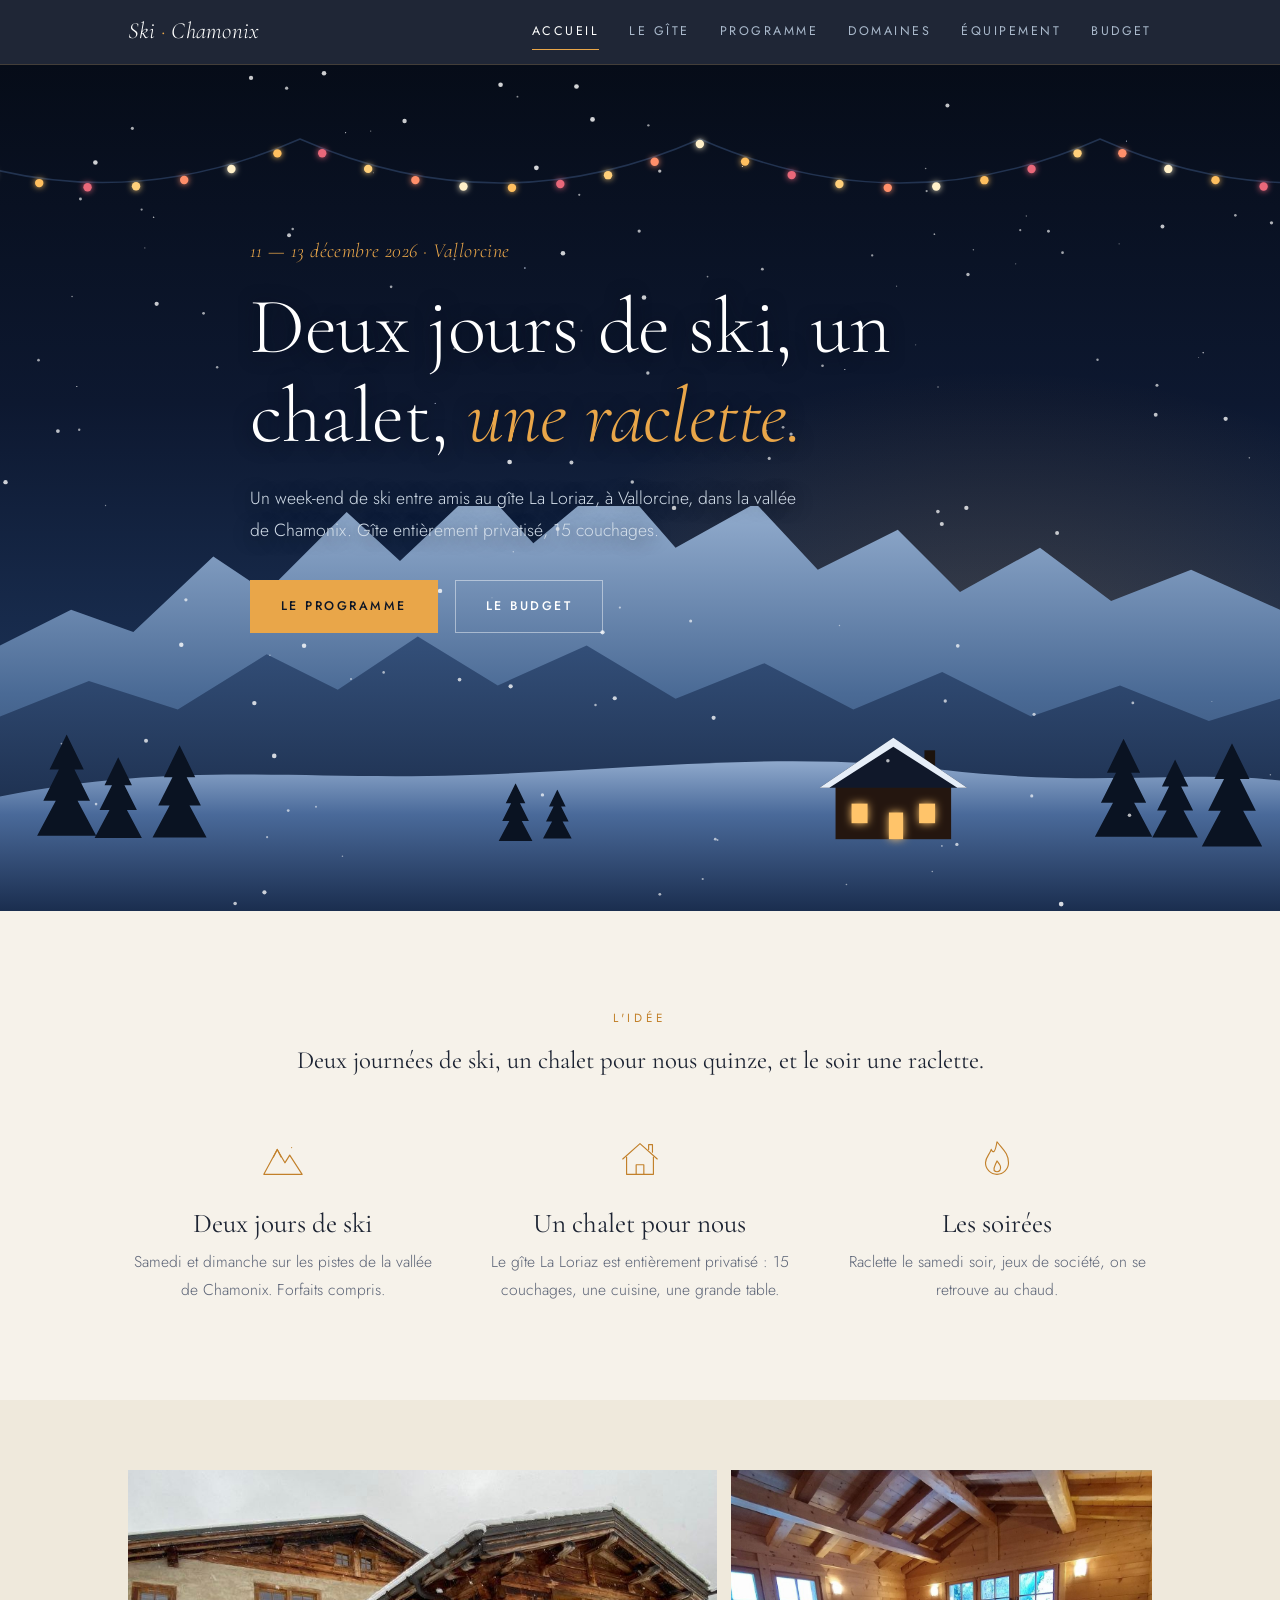
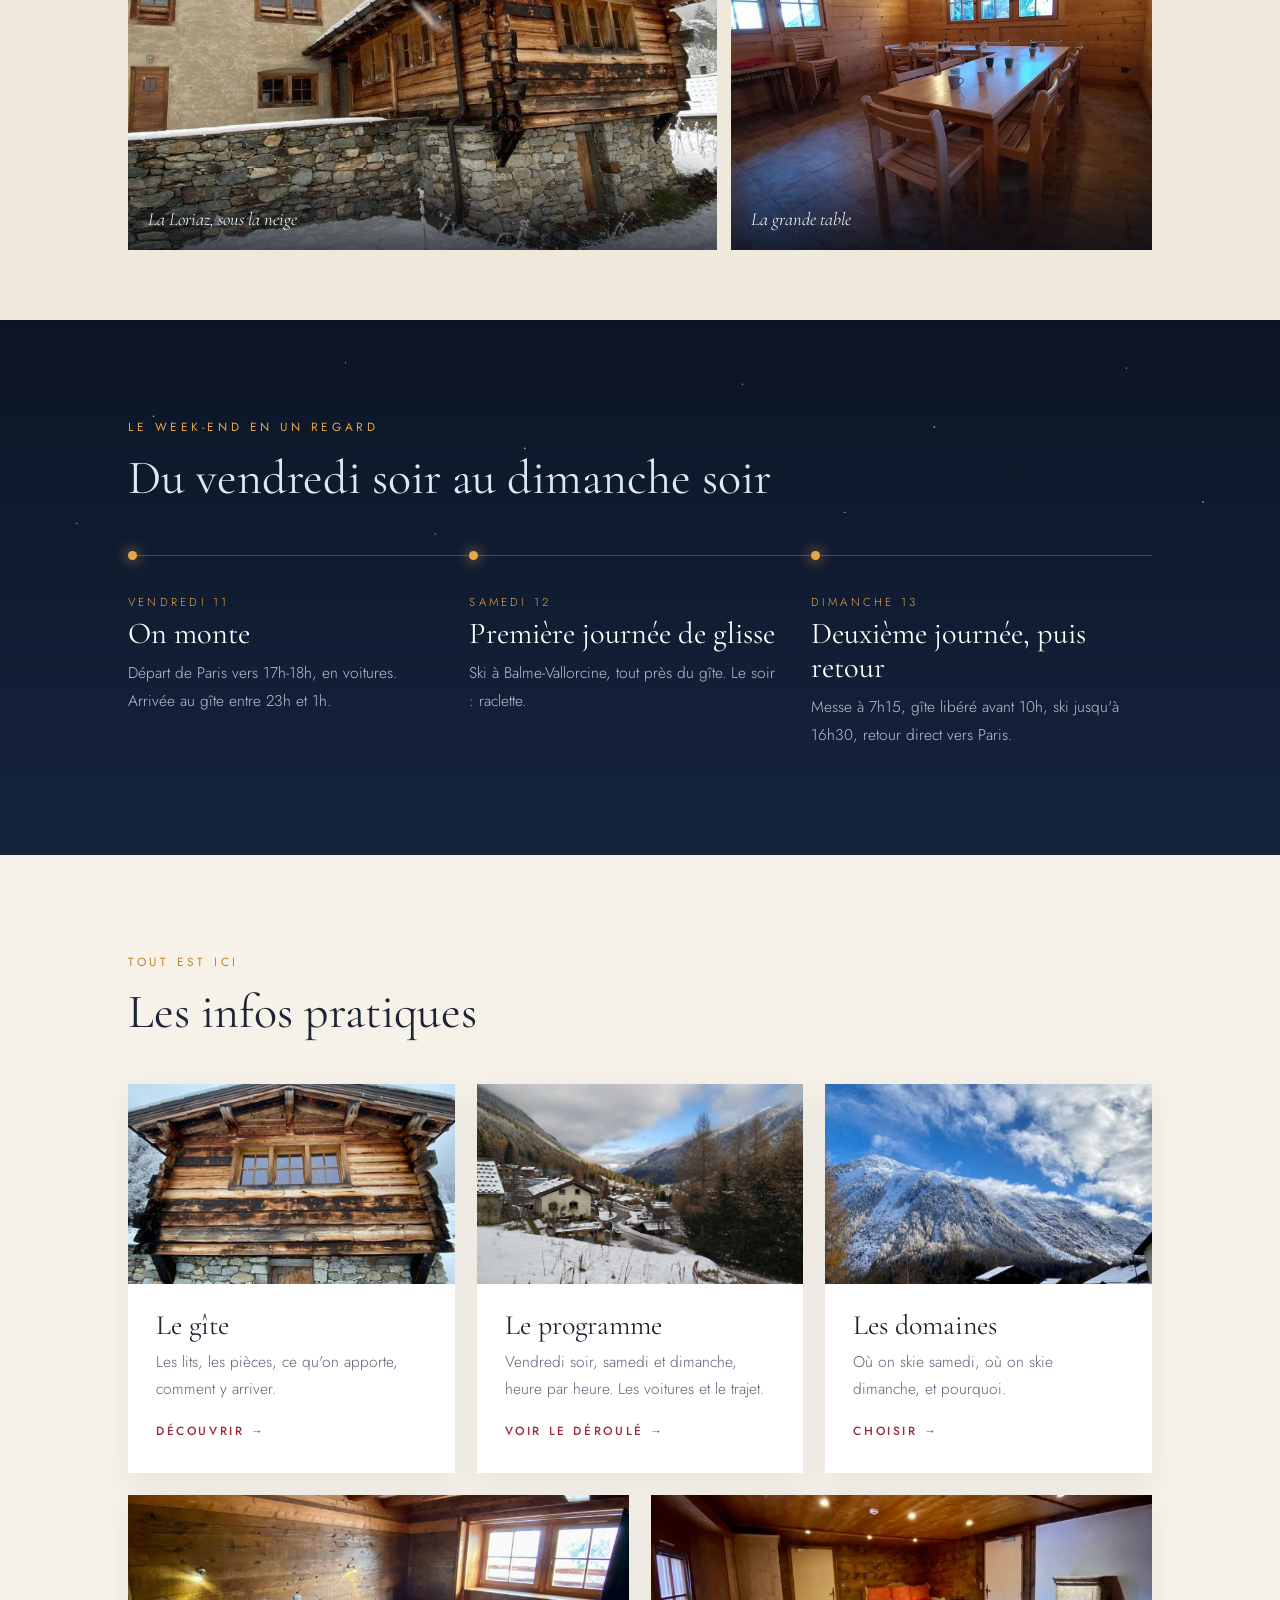
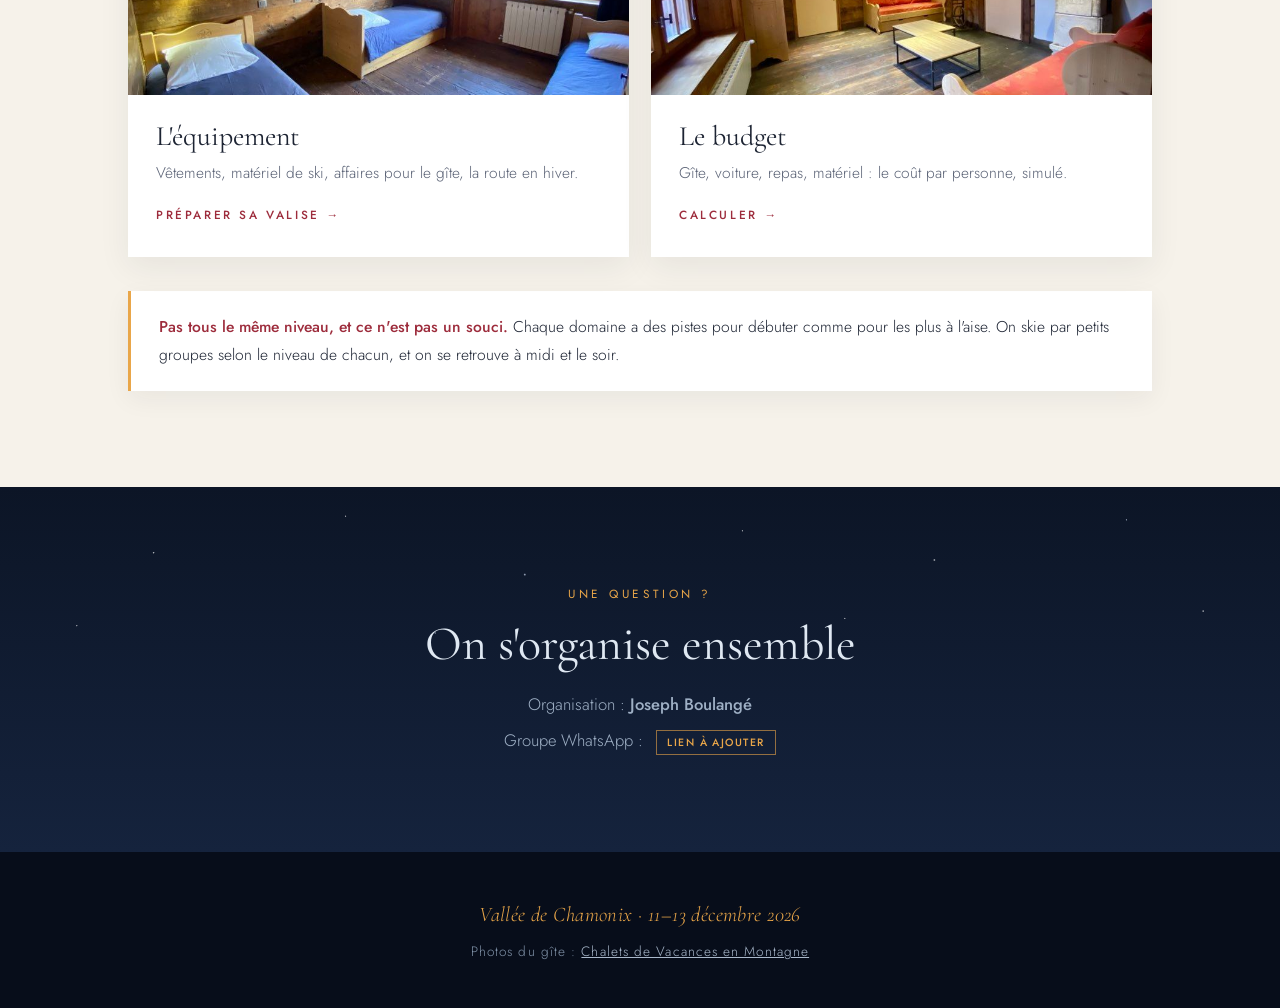
==== commit 36a86e4b: "Corrections : arrivée tardive, plans des pistes, page équipement, budget recalé Co-Authored-By: Clau" ====
--- a/index.html
+++ b/index.html
@@ -19,6 +19,7 @@
                 <a href="gite.html">Le gîte</a>
                 <a href="programme.html">Programme</a>
                 <a href="domaines.html">Domaines</a>
+                <a href="equipement.html">Équipement</a>
                 <a href="budget.html">Budget</a>
             </div>
         </div>
@@ -67,7 +68,7 @@
         <div class="container hero-content">
             <span class="kicker">11 — 13 décembre 2026 · Vallorcine</span>
             <h1>Deux jours de ski, un chalet, <em>une raclette.</em></h1>
-            <p class="hero-sub">Un week-end entre amis dans la vallée de Chamonix : les pistes au pied du Mont-Blanc, un gîte tout en bois rien que pour nous, et le soir, le poêle, la neige qui tombe et les histoires de la journée.</p>
+            <p class="hero-sub">Un week-end de ski entre amis au gîte La Loriaz, à Vallorcine, dans la vallée de Chamonix. Gîte entièrement privatisé, 15 couchages.</p>
             <a href="programme.html" class="btn">Le programme</a>
             <a href="budget.html" class="btn btn-ghost">Le budget</a>
         </div>
@@ -78,23 +79,23 @@
             <div class="container center">
                 <div class="reveal">
                     <span class="eyebrow">L'idée</span>
-                    <p class="lead">Se lever dans le froid vif, chausser les skis sous un grand ciel bleu, rentrer les joues rouges retrouver un chalet chauffé, une table dressée pour quinze et le fromage qui fond.</p>
+                    <p class="lead">Deux journées de ski, un chalet pour nous quinze, et le soir une raclette.</p>
                 </div>
                 <div class="pillars">
                     <div class="pillar reveal">
                         <svg viewBox="0 0 48 48"><path d="M4 40 L18 14 L26 28 L31 20 L44 40 Z"/><path d="M14 22 L18 14 L22 22"/><path d="M33 12 L33 12.1"/></svg>
                         <h3>Deux jours de ski</h3>
-                        <p>Samedi et dimanche sur les pistes de la vallée de Chamonix, au grand air, avec le Mont-Blanc en toile de fond.</p>
+                        <p>Samedi et dimanche sur les pistes de la vallée de Chamonix. Forfaits compris.</p>
                     </div>
                     <div class="pillar reveal">
                         <svg viewBox="0 0 48 48"><path d="M6 24 L24 8 L42 24"/><path d="M10 22 V40 H38 V22"/><path d="M20 40 V30 H28 V40"/><path d="M33 14 V9 H37 V17"/></svg>
                         <h3>Un chalet pour nous</h3>
-                        <p>Le gîte La Loriaz est entièrement privatisé : quinze couchages, une grande table, une cuisine, du bois partout.</p>
+                        <p>Le gîte La Loriaz est entièrement privatisé : 15 couchages, une cuisine, une grande table.</p>
                     </div>
                     <div class="pillar reveal">
                         <svg viewBox="0 0 48 48"><path d="M24 6 C30 14 36 18 36 28 A12 12 0 0 1 12 28 C12 22 16 20 18 14 C20 18 22 18 24 6 Z"/><path d="M24 26 C27 30 29 32 27 36 A4 4 0 0 1 21 36 C20 33 22 31 24 26 Z"/></svg>
                         <h3>Les soirées</h3>
-                        <p>Raclette, vin chaud, jeux de société : on se retrouve le soir, au chaud, pendant que la neige tombe dehors.</p>
+                        <p>Raclette le samedi soir, jeux de société, on se retrouve au chaud.</p>
                     </div>
                 </div>
             </div>
@@ -118,17 +119,17 @@
                     <div class="reveal">
                         <small>Vendredi 11</small>
                         <h3>On monte</h3>
-                        <p>Départ de Paris ou d'ailleurs en voitures. Arrivée au gîte dès 17h, installation, premier dîner au chaud.</p>
+                        <p>Départ de Paris vers 17h-18h, en voitures. Arrivée au gîte entre 23h et 1h.</p>
                     </div>
                     <div class="reveal">
                         <small>Samedi 12</small>
                         <h3>Première journée de glisse</h3>
-                        <p>Journée entière de ski à Balme-Vallorcine, tout près du gîte. Le soir : raclette.</p>
+                        <p>Ski à Balme-Vallorcine, tout près du gîte. Le soir : raclette.</p>
                     </div>
                     <div class="reveal">
                         <small>Dimanche 13</small>
                         <h3>Deuxième journée, puis retour</h3>
-                        <p>Messe à 7h15, gîte libéré le matin, ski jusqu'à 16h30, puis retour direct vers Paris.</p>
+                        <p>Messe à 7h15, gîte libéré avant 10h, ski jusqu'à 16h30, retour direct vers Paris.</p>
                     </div>
                 </div>
             </div>
@@ -151,11 +152,16 @@
                         <figure class="photo"><img src="assets/montagne.jpg" alt="Montagnes enneigées au-dessus de Vallorcine"></figure>
                         <div class="card-body"><h3>Les domaines</h3><p>Où on skie samedi, où on skie dimanche, et pourquoi.</p><span class="more">Choisir →</span></div>
                     </a>
+                    <a href="equipement.html" class="card reveal">
+                        <figure class="photo"><img src="assets/chambre.jpg" alt="Une chambre du gîte"></figure>
+                        <div class="card-body"><h3>L'équipement</h3><p>Vêtements, matériel de ski, affaires pour le gîte, la route en hiver.</p><span class="more">Préparer sa valise →</span></div>
+                    </a>
                     <a href="budget.html" class="card reveal">
                         <figure class="photo"><img src="assets/salon.jpg" alt="Le salon du gîte"></figure>
-                        <div class="card-body"><h3>Le budget</h3><p>Gîte, transport, repas, matériel : le coût par personne, simulé.</p><span class="more">Calculer →</span></div>
+                        <div class="card-body"><h3>Le budget</h3><p>Gîte, voiture, repas, matériel : le coût par personne, simulé.</p><span class="more">Calculer →</span></div>
                     </a>
                 </div>
+                <div class="note reveal" style="margin-top:34px;"><strong>Pas tous le même niveau, et ce n'est pas un souci.</strong> Chaque domaine a des pistes pour débuter comme pour les plus à l'aise. On skie par petits groupes selon le niveau de chacun, et on se retrouve à midi et le soir.</div>
             </div>
         </section>
 
--- a/style.css
+++ b/style.css
@@ -284,3 +284,30 @@
     .btn-ghost { margin: 12px 0 0 0; }
     .hero-content { padding-bottom: 170px; }
 }
+
+/* Plans des pistes */
+.map-full { display: block; margin-top: 18px; background: #fff; padding: 10px; box-shadow: 0 10px 30px rgba(29,36,51,0.08); }
+.map-full img { width: 100%; height: auto; }
+.map-thumb { display: block; margin-top: 16px; border: 1px solid var(--line); background: #fff; }
+.map-thumb img { width: 100%; height: auto; transition: opacity .3s; }
+.map-thumb:hover img { opacity: .88; }
+.map-credit { font-size: 0.85rem; color: var(--ink-soft); margin-top: 12px; }
+.areas { margin-top: 70px; }
+
+/* Étiquettes obligatoire / facultatif */
+.tag-req, .tag-opt { display: inline-block; font-size: 0.62rem; letter-spacing: 0.14em; text-transform: uppercase; padding: 1px 9px; margin-left: 8px; font-weight: 500; vertical-align: middle; white-space: nowrap; }
+.tag-req { background: var(--berry); color: #fff; border: 1px solid var(--berry); }
+.tag-opt { background: transparent; color: var(--ink-soft); border: 1px solid #b9b1a0; }
+.list-col ul.em li { padding-left: 0; }
+.list-col ul.em li::before { display: none; }
+
+/* Cartes : 3 puis 2 */
+.cards { grid-template-columns: repeat(6, 1fr); }
+.card { grid-column: span 2; }
+.card:nth-child(n+4) { grid-column: span 3; }
+.scen { grid-template-columns: repeat(2, 1fr); }
+@media (max-width: 860px) {
+    .cards { grid-template-columns: 1fr; }
+    .card, .card:nth-child(n+4) { grid-column: auto; }
+    .scen { grid-template-columns: 1fr; }
+}
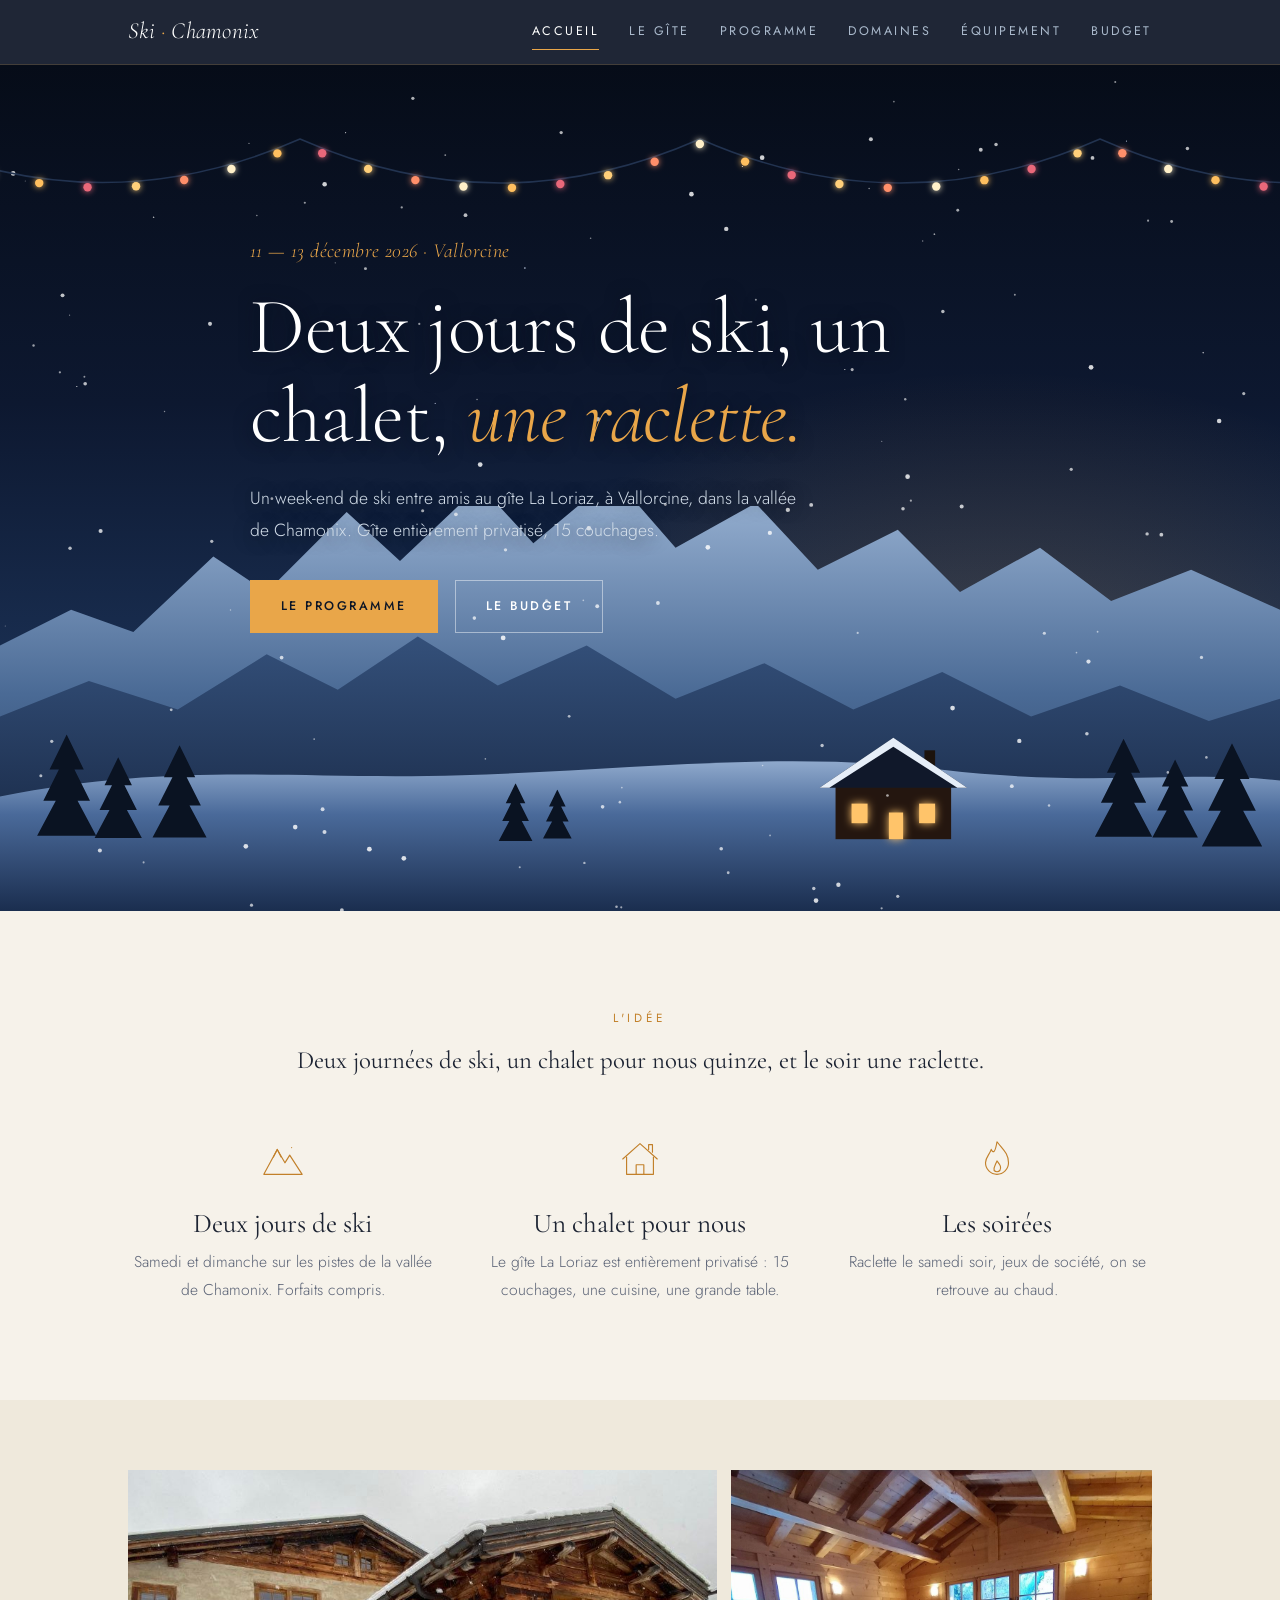
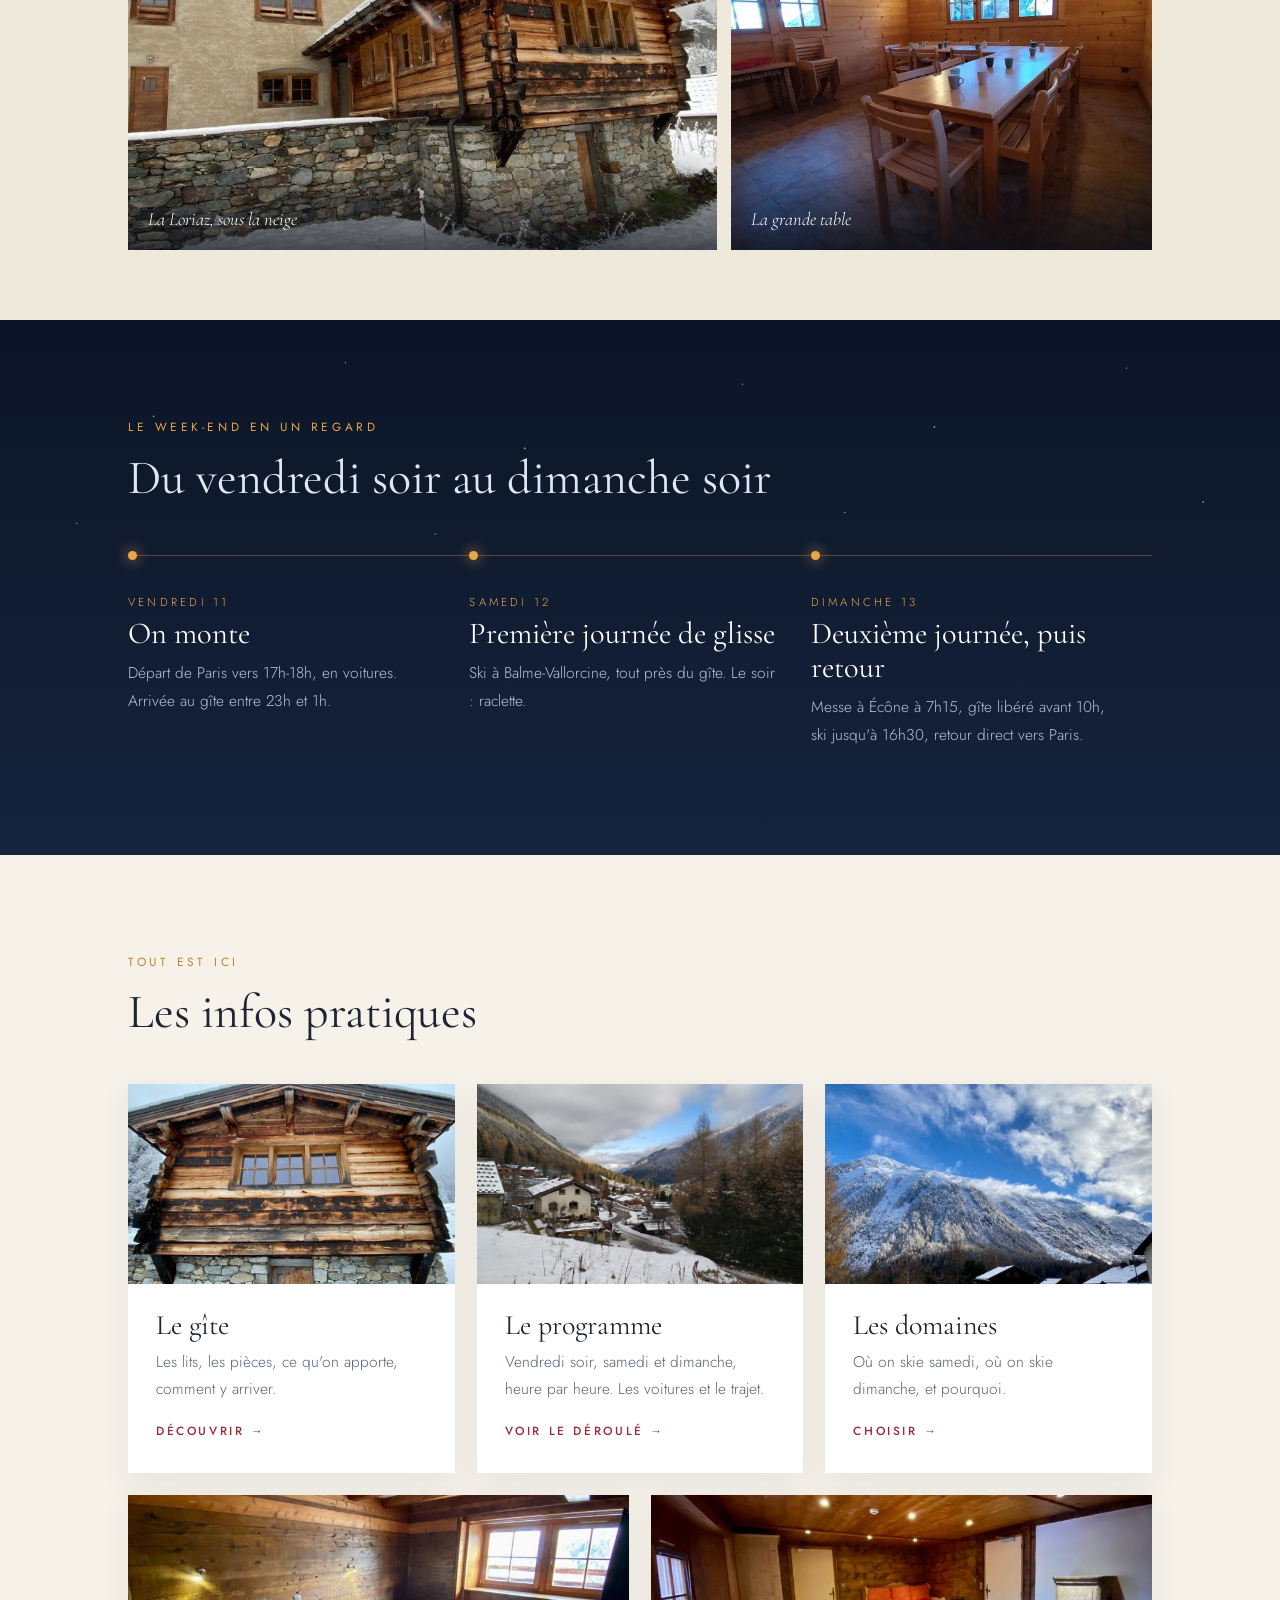
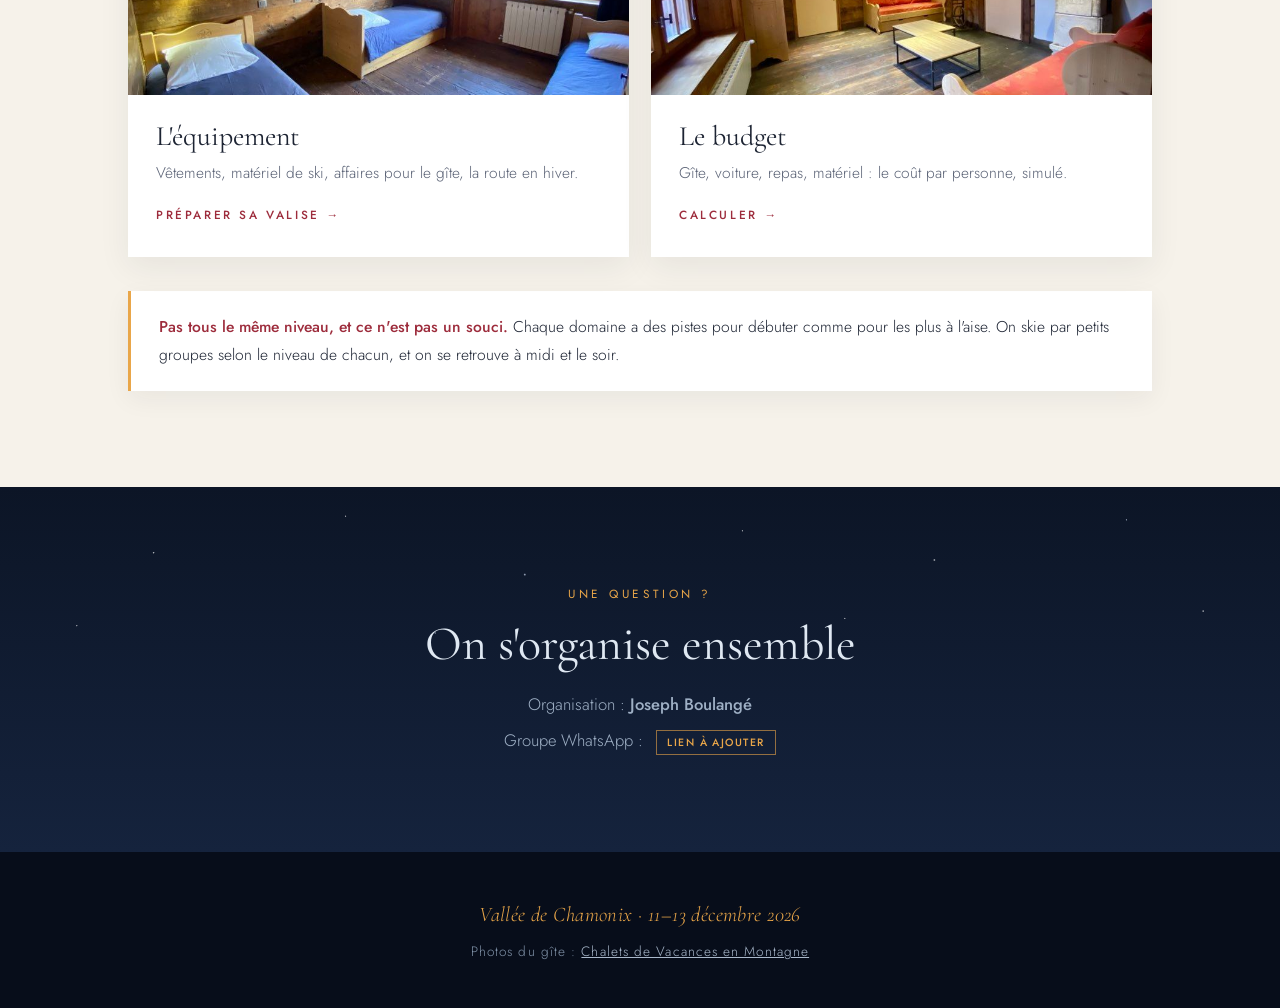
==== commit a40a22b3: "Corrections : horaires, messe à Écône, listes gîte et équipement, liens des domaines Co-Authored-By:" ====
--- a/index.html
+++ b/index.html
@@ -129,7 +129,7 @@
                     <div class="reveal">
                         <small>Dimanche 13</small>
                         <h3>Deuxième journée, puis retour</h3>
-                        <p>Messe à 7h15, gîte libéré avant 10h, ski jusqu'à 16h30, retour direct vers Paris.</p>
+                        <p>Messe à Écône à 7h15, gîte libéré avant 10h, ski jusqu'à 16h30, retour direct vers Paris.</p>
                     </div>
                 </div>
             </div>
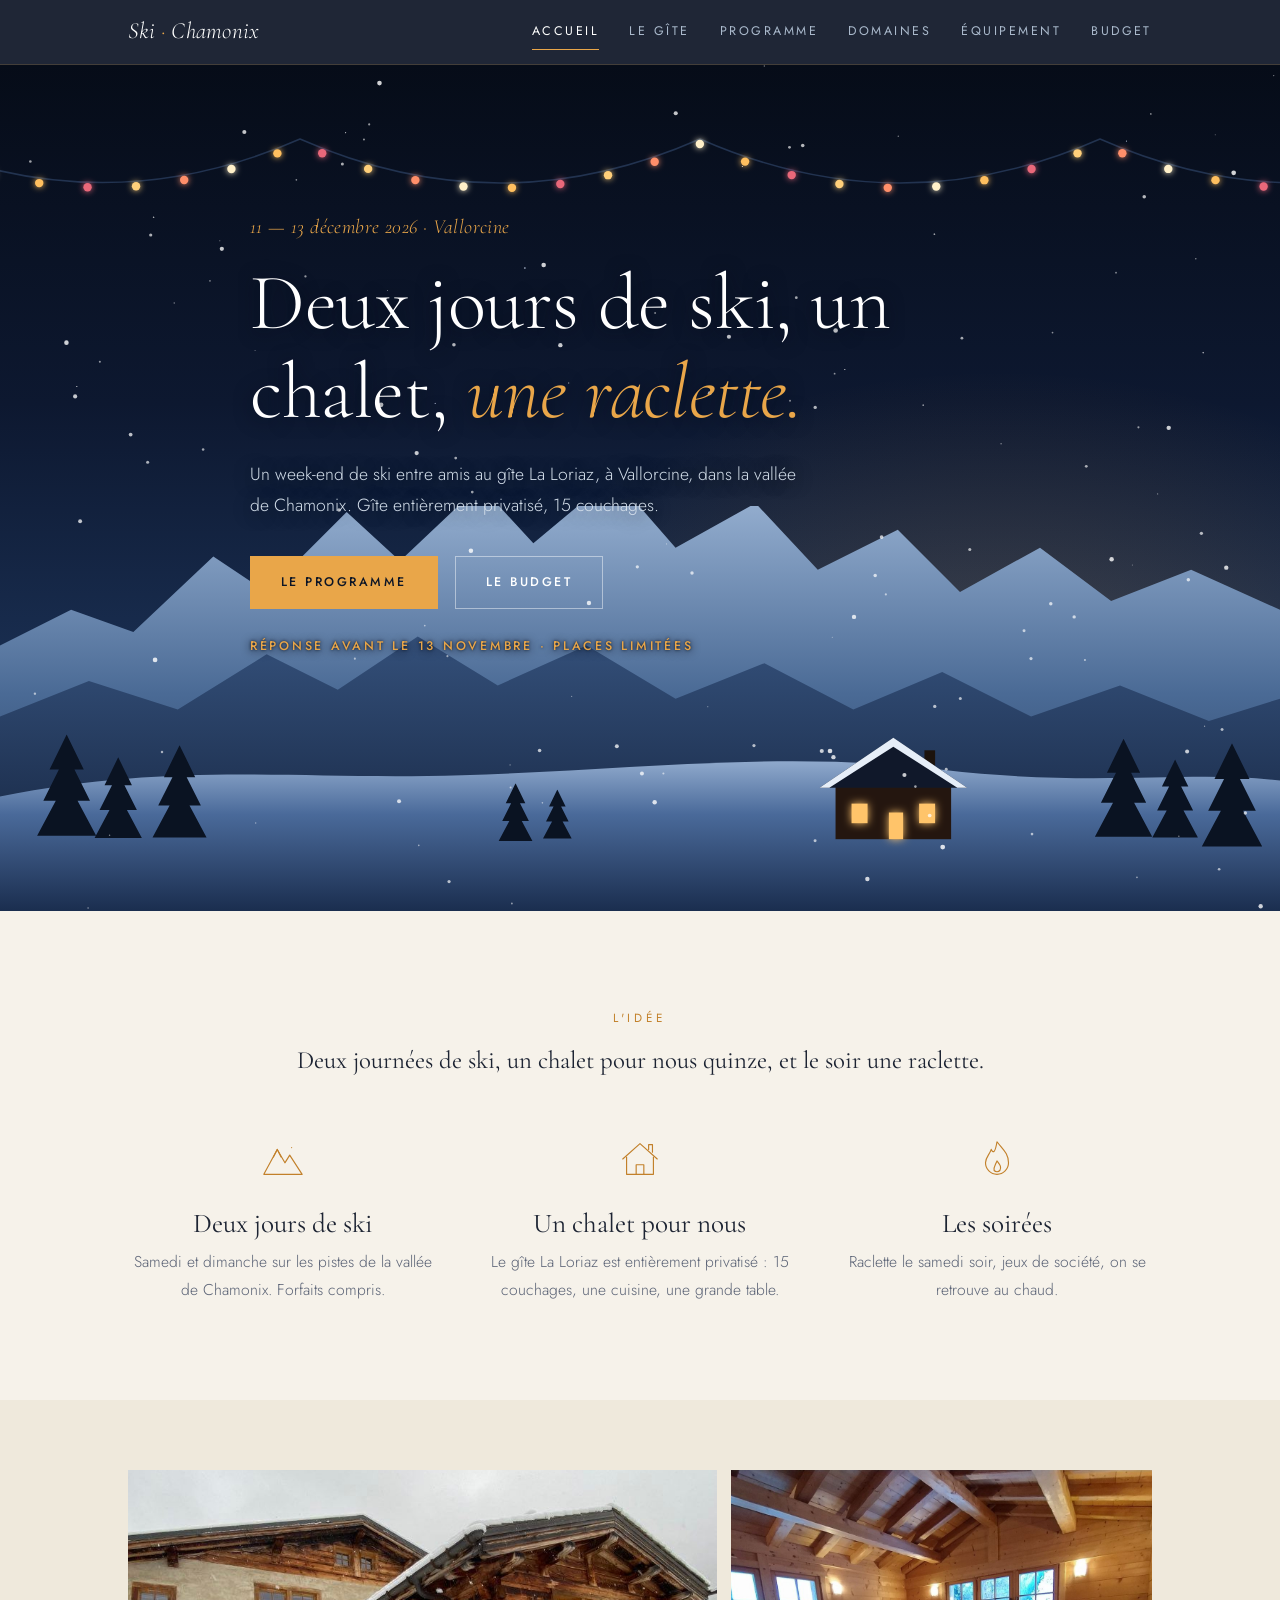
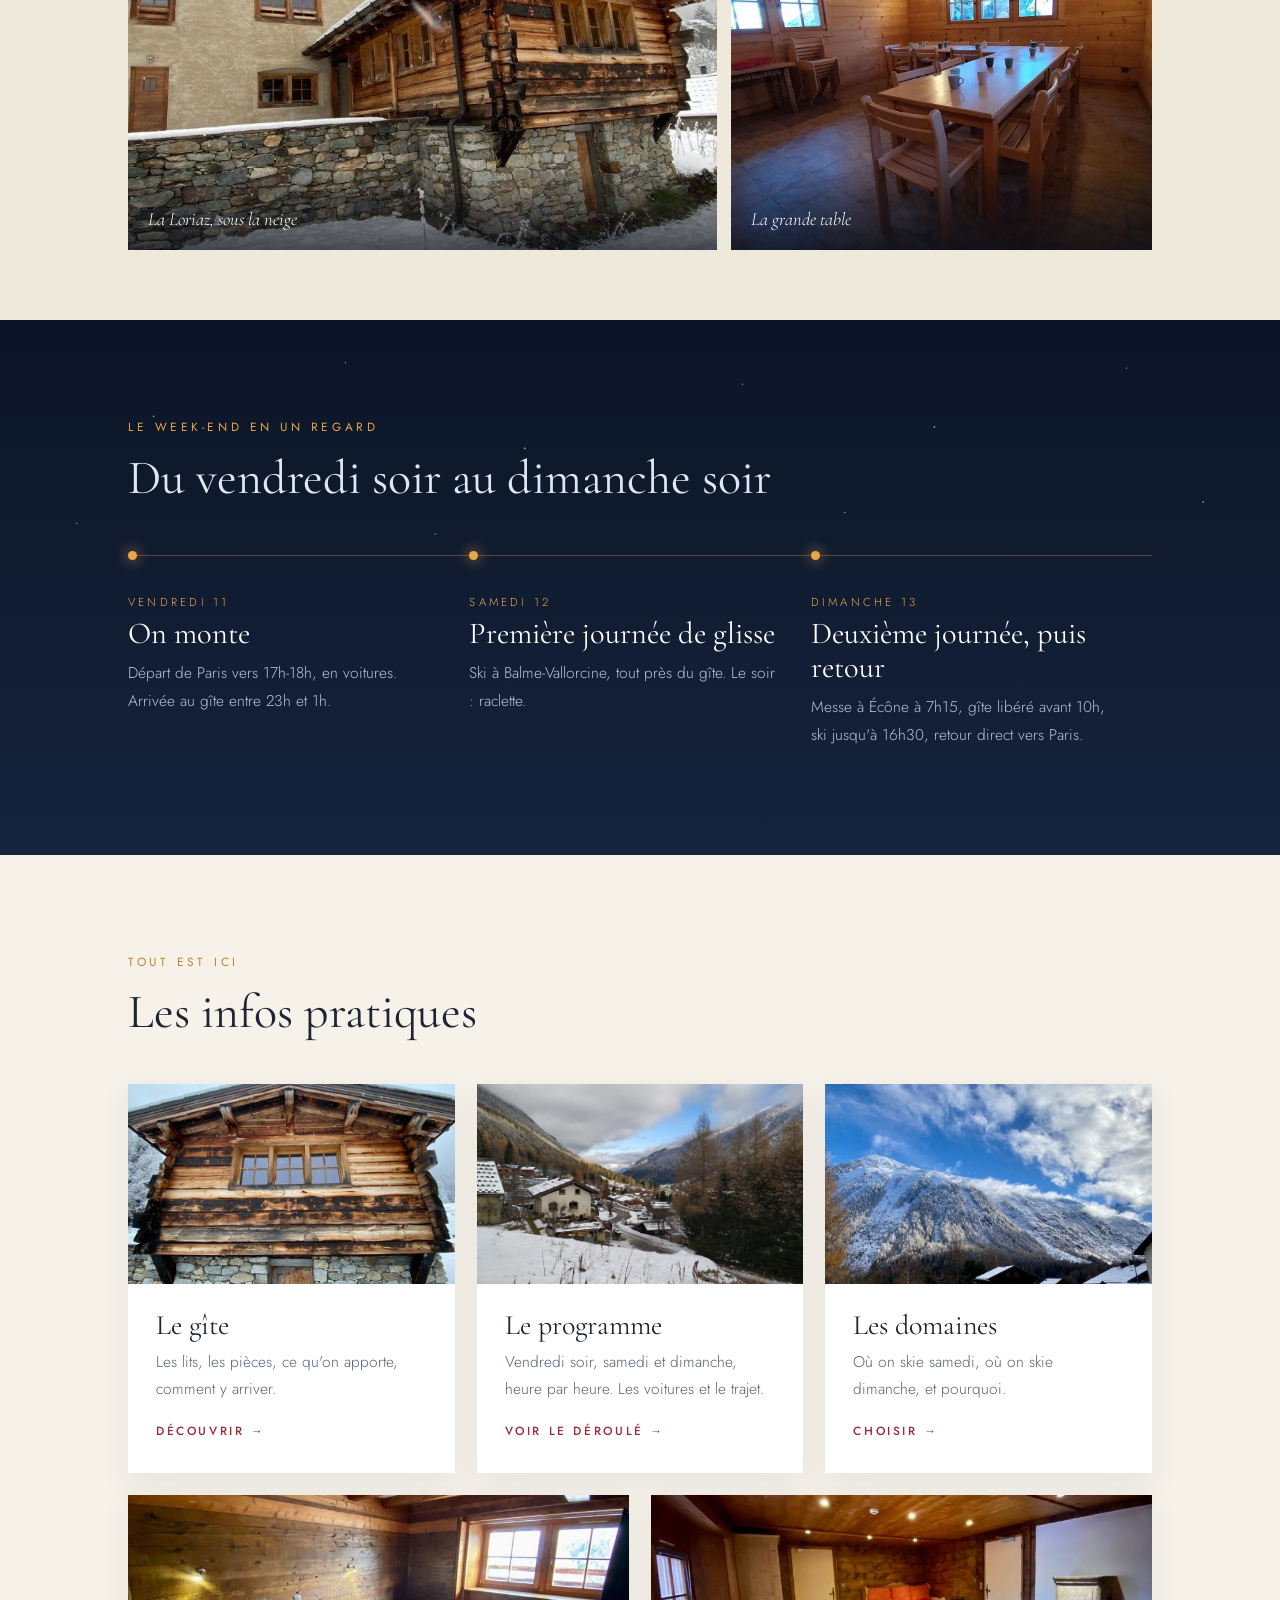
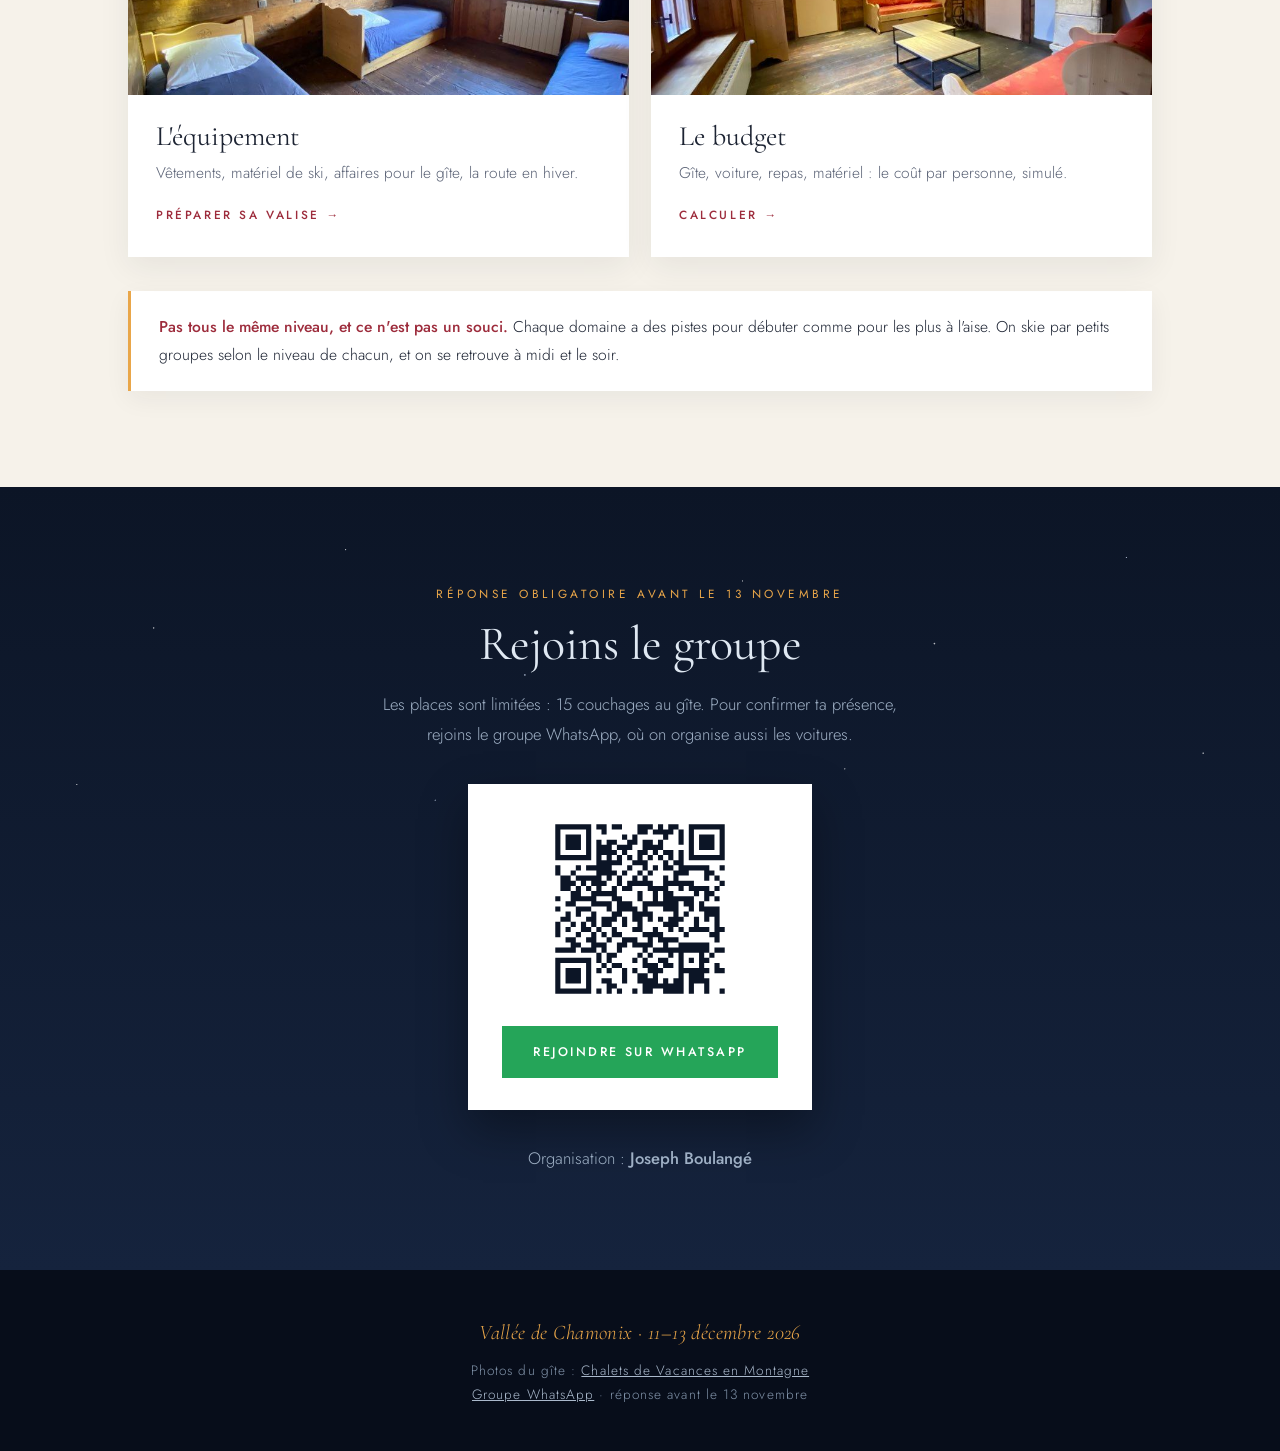
==== commit f84c2b88: "Groupe WhatsApp : QR code, lien, réponse avant le 13 novembre, places limitées Co-Authored-By: Claud" ====
--- a/index.html
+++ b/index.html
@@ -71,6 +71,7 @@
             <p class="hero-sub">Un week-end de ski entre amis au gîte La Loriaz, à Vallorcine, dans la vallée de Chamonix. Gîte entièrement privatisé, 15 couchages.</p>
             <a href="programme.html" class="btn">Le programme</a>
             <a href="budget.html" class="btn btn-ghost">Le budget</a>
+            <p class="hero-deadline">Réponse avant le 13 novembre · places limitées</p>
         </div>
     </header>
 
@@ -168,17 +169,22 @@
         <section class="section section-night center">
             <div class="stars"></div>
             <div class="container reveal" style="position:relative;z-index:3;">
-                <span class="eyebrow">Une question ?</span>
-                <h2 class="h2">On s'organise ensemble</h2>
-                <p class="muted">Organisation : <strong>Joseph Boulangé</strong></p>
-                <p class="muted" style="margin-top:6px;">Groupe WhatsApp : <span class="tag">lien à ajouter</span></p>
+                <span class="eyebrow">Réponse obligatoire avant le 13 novembre</span>
+                <h2 class="h2">Rejoins le groupe</h2>
+                <p class="muted" style="max-width:560px;margin:0 auto 34px;">Les places sont limitées : 15 couchages au gîte. Pour confirmer ta présence, rejoins le groupe WhatsApp, où on organise aussi les voitures.</p>
+                <div class="wa-card">
+                    <img src="assets/qr-whatsapp.svg" alt="QR code du groupe WhatsApp" width="190" height="190">
+                    <a class="btn" href="https://chat.whatsapp.com/JaET11jtQ837spinIDWd2D" target="_blank" rel="noopener">Rejoindre sur WhatsApp</a>
+                </div>
+                <p class="muted" style="margin-top:34px;">Organisation : <strong>Joseph Boulangé</strong></p>
             </div>
         </section>
     </main>
 
     <footer class="site-footer">
         <em>Vallée de Chamonix · 11–13 décembre 2026</em>
-        Photos du gîte : <a href="https://giteschamonix.com/portfolio/la-loriaz/" target="_blank" rel="noopener">Chalets de Vacances en Montagne</a>
+        Photos du gîte : <a href="https://giteschamonix.com/portfolio/la-loriaz/" target="_blank" rel="noopener">Chalets de Vacances en Montagne</a><br>
+        <a href="https://chat.whatsapp.com/JaET11jtQ837spinIDWd2D" target="_blank" rel="noopener">Groupe WhatsApp</a> · réponse avant le 13 novembre
     </footer>
 
     <script src="script.js"></script>
--- a/style.css
+++ b/style.css
@@ -311,3 +311,11 @@
     .card, .card:nth-child(n+4) { grid-column: auto; }
     .scen { grid-template-columns: 1fr; }
 }
+
+/* WhatsApp / réponse */
+.hero-deadline { margin-top: 26px; font-size: 0.78rem; font-weight: 500; letter-spacing: 0.22em; text-transform: uppercase; color: var(--ember); text-shadow: 0 1px 10px rgba(6,12,24,0.95), 0 0 3px rgba(6,12,24,0.9); }
+.wa-card { display: inline-flex; flex-direction: column; align-items: center; gap: 22px; background: #fff; padding: 30px 34px 32px; box-shadow: 0 20px 44px rgba(0,0,0,0.35); }
+.wa-card img { width: 190px; height: 190px; }
+.wa-card .btn { background: #25a559; border-color: #25a559; color: #fff; }
+.wa-card .btn:hover { background: #1e8a49; border-color: #1e8a49; }
+.section-night .eyebrow.deadline { color: #ffb36b; }
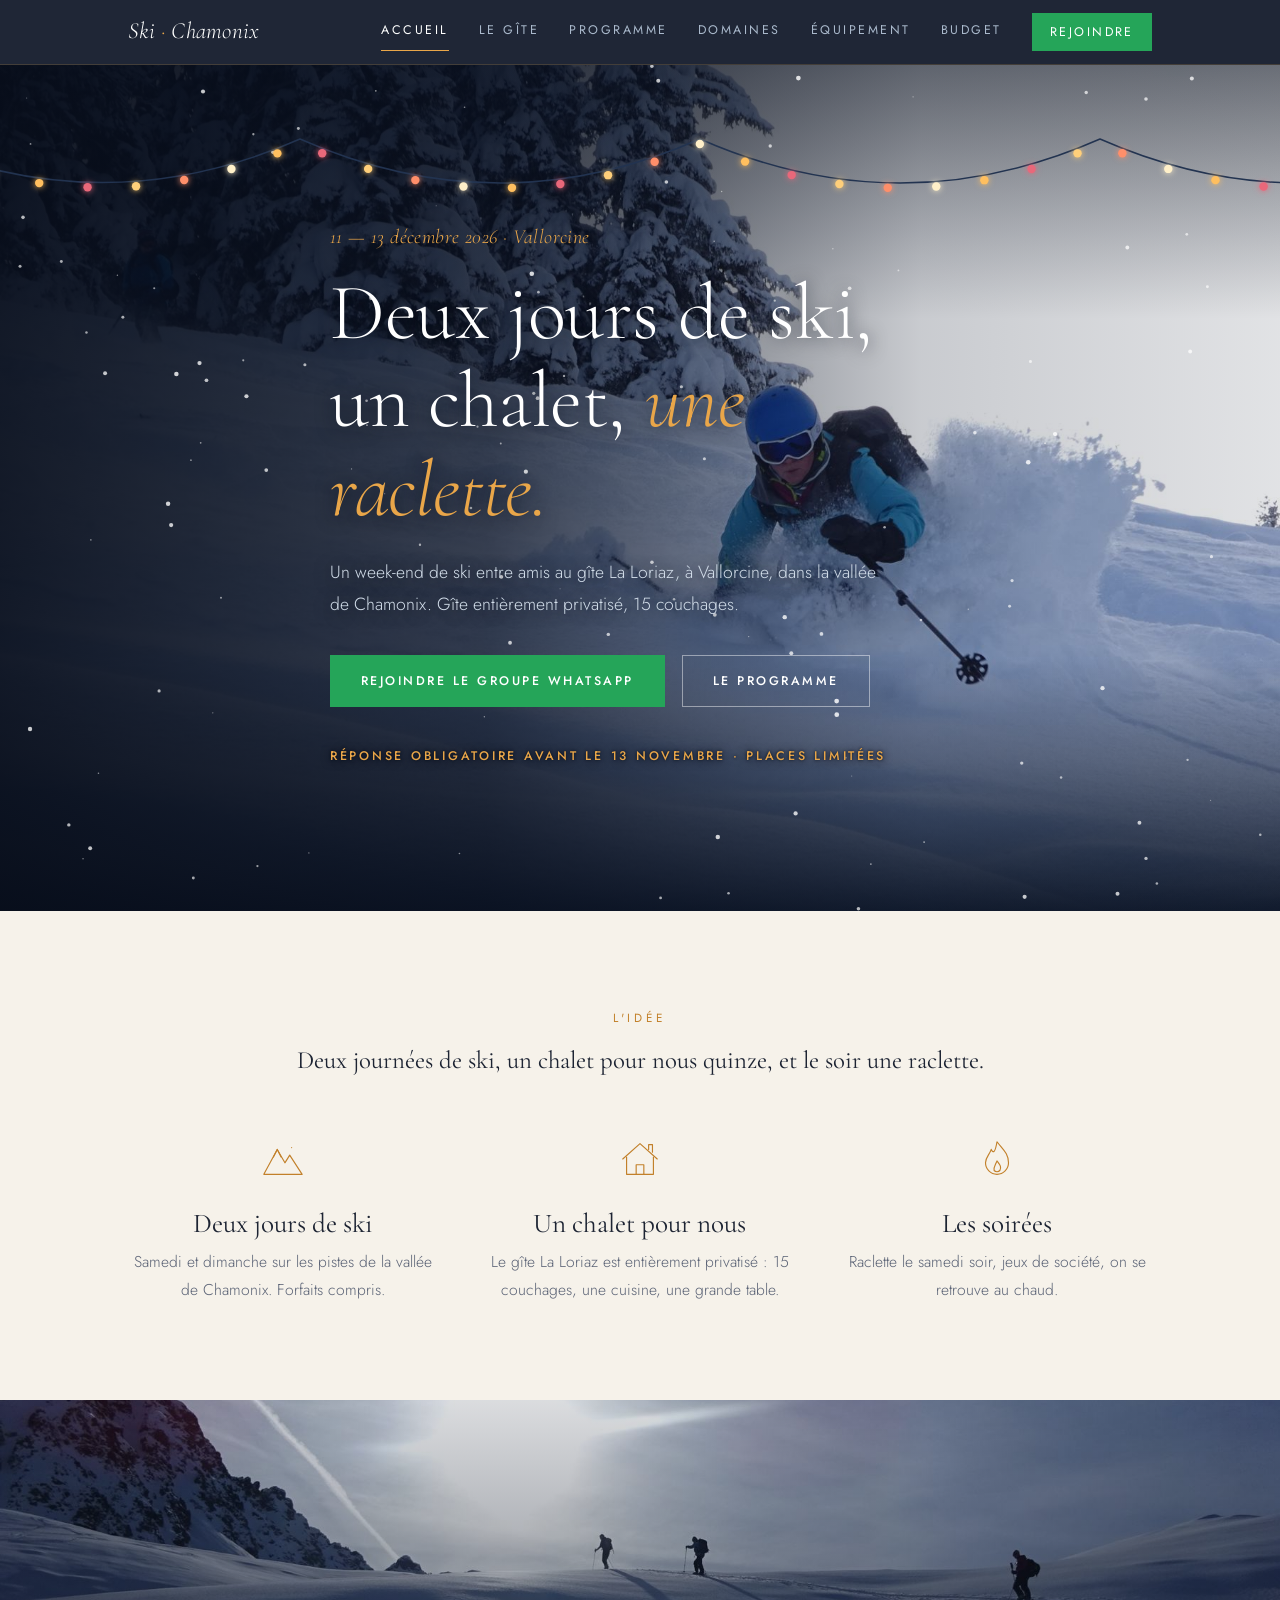
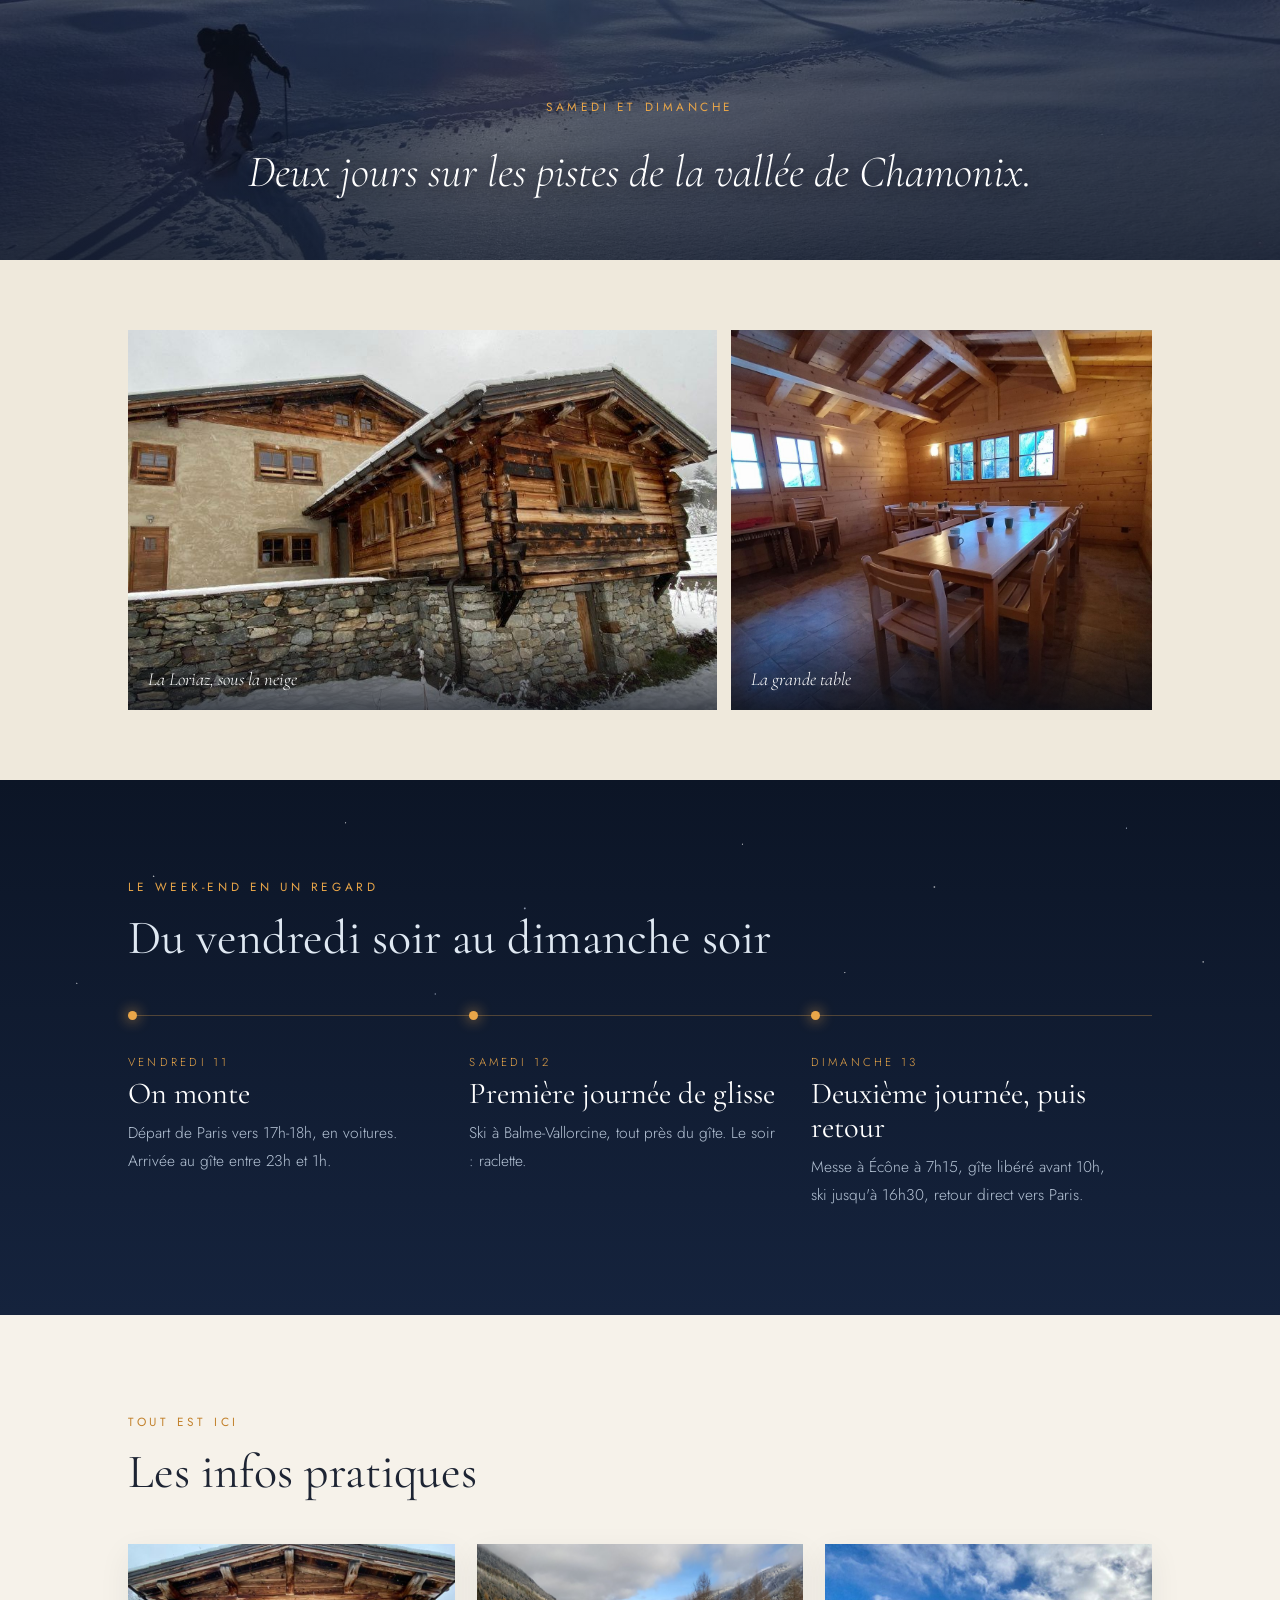
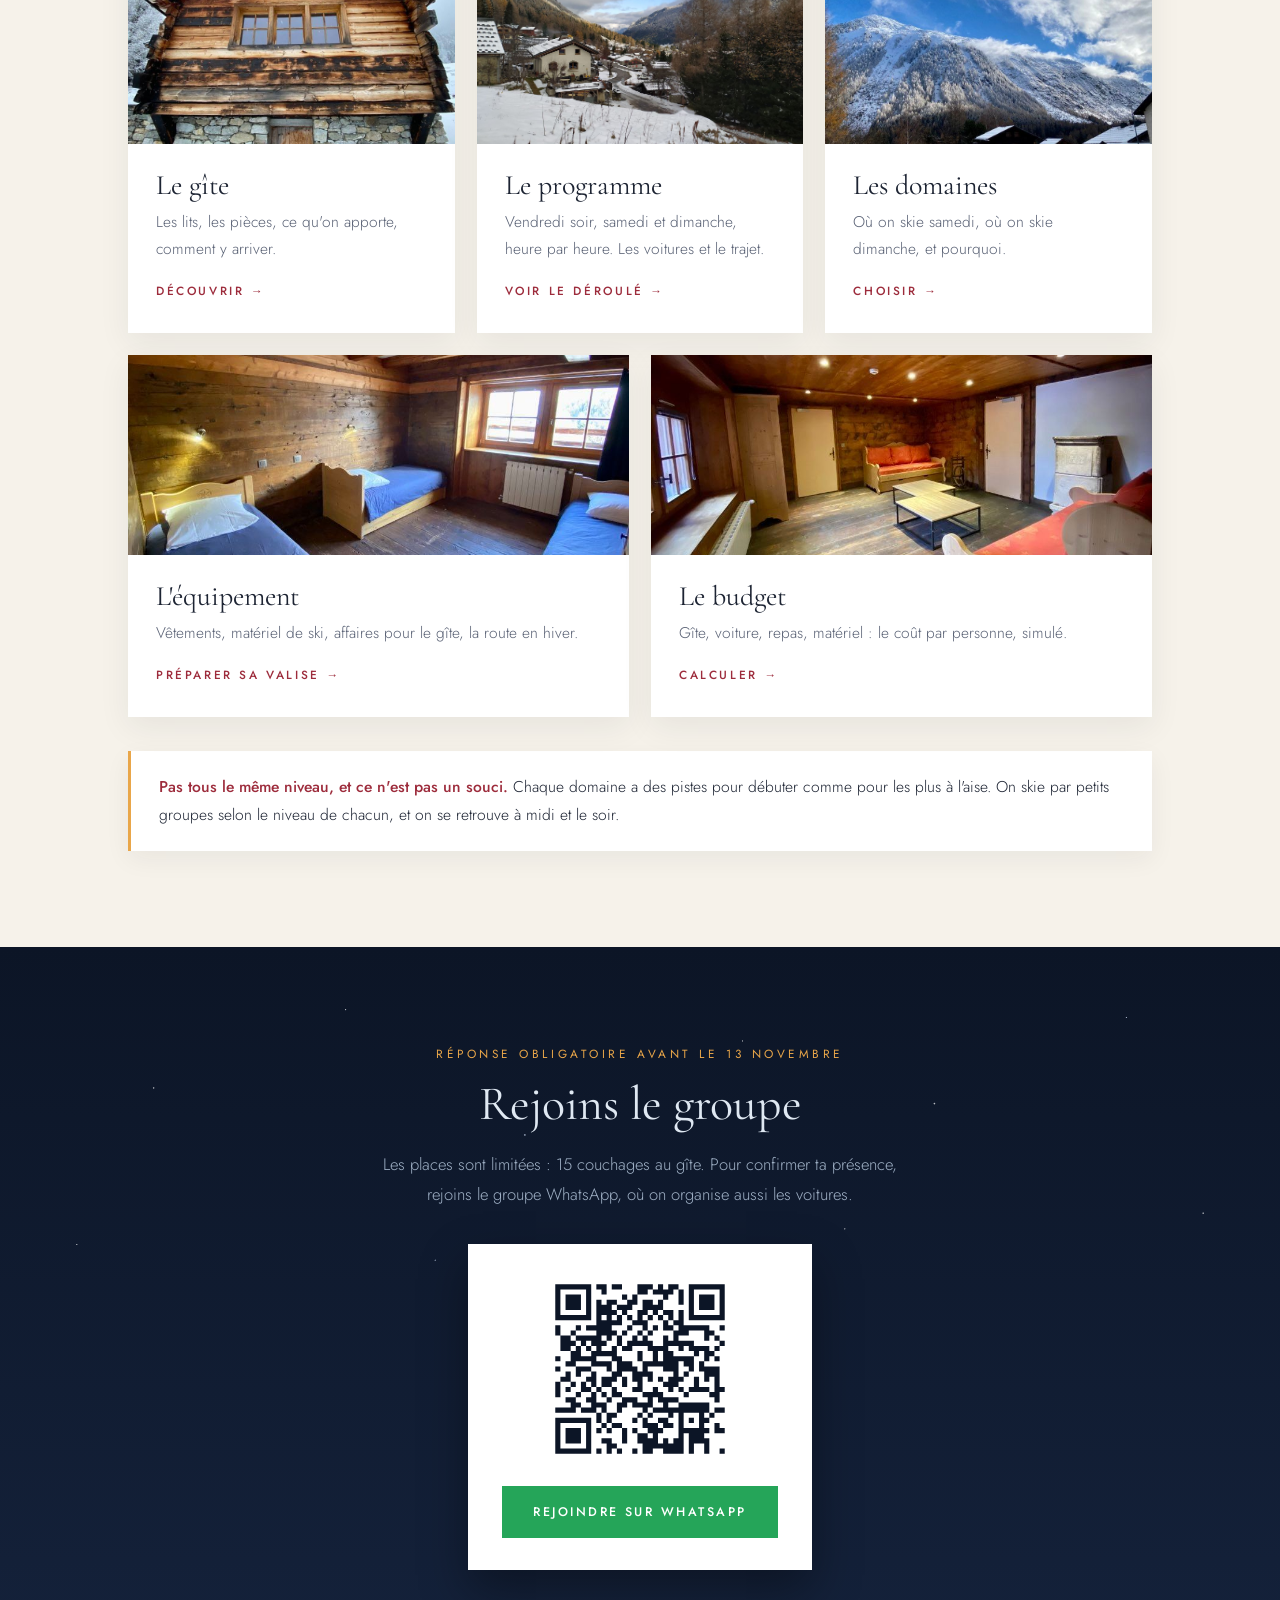
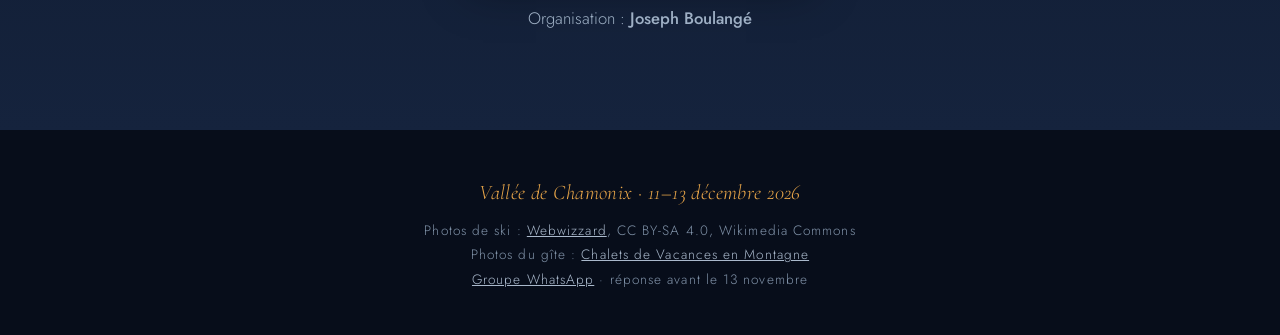
==== commit ba0398ec: "Accueil : photo de skieur en hero, bandeau ski, bouton Rejoindre dans la nav Co-Authored-By: Claude " ====
--- a/index.html
+++ b/index.html
@@ -21,45 +21,14 @@
                 <a href="domaines.html">Domaines</a>
                 <a href="equipement.html">Équipement</a>
                 <a href="budget.html">Budget</a>
+                <a href="https://chat.whatsapp.com/JaET11jtQ837spinIDWd2D" class="nav-cta" target="_blank" rel="noopener">Rejoindre</a>
             </div>
         </div>
     </nav>
 
     <header class="hero">
-        <div class="stars"></div>
-        <svg class="hero-scene" viewBox="0 0 1440 600" preserveAspectRatio="xMidYMax slice" aria-hidden="true">
-            <defs>
-                <linearGradient id="far" x1="0" y1="0" x2="0" y2="1"><stop offset="0" stop-color="#9db6d6"/><stop offset="0.5" stop-color="#4a6a95"/><stop offset="1" stop-color="#1d3153"/></linearGradient>
-                <linearGradient id="mid" x1="0" y1="0" x2="0" y2="1"><stop offset="0" stop-color="#34507a"/><stop offset="1" stop-color="#101d36"/></linearGradient>
-                <linearGradient id="hill" x1="0" y1="0" x2="0" y2="1"><stop offset="0" stop-color="#8fa9cc"/><stop offset="0.35" stop-color="#4a6a9a"/><stop offset="1" stop-color="#1a2d4e"/></linearGradient>
-                <filter id="gl" x="-80%" y="-80%" width="260%" height="260%"><feGaussianBlur stdDeviation="5" result="b"/><feMerge><feMergeNode in="b"/><feMergeNode in="SourceGraphic"/></feMerge></filter>
-                <symbol id="pine" viewBox="-40 0 80 132"><path d="M0,0 L-22,45 L-10,45 L-30,85 L-14,85 L-38,130 L38,130 L14,85 L30,85 L10,45 L22,45 Z"/></symbol>
-            </defs>
-            <path fill="url(#far)" d="M0,300 L80,260 L150,285 L240,200 L300,240 L390,150 L450,205 L540,120 L600,185 L690,110 L760,190 L850,140 L920,215 L1010,170 L1080,240 L1170,190 L1250,250 L1340,215 L1440,260 L1440,600 L0,600Z"/>
-            <path fill="url(#mid)" d="M0,380 L100,340 L200,372 L300,310 L380,350 L470,290 L560,345 L660,300 L760,360 L860,320 L960,372 L1060,330 L1160,380 L1260,345 L1360,385 L1440,360 L1440,600 L0,600Z"/>
-            <path fill="url(#hill)" d="M0,470 C200,430 330,452 520,446 C720,440 880,418 1060,440 C1230,460 1340,440 1440,452 L1440,600 L0,600Z"/>
-            <g fill="#0a1322">
-                <use href="#pine" x="40" y="400" width="70" height="116"/>
-                <use href="#pine" x="105" y="425" width="56" height="94"/>
-                <use href="#pine" x="170" y="412" width="64" height="106"/>
-                <use href="#pine" x="1230" y="405" width="68" height="112"/>
-                <use href="#pine" x="1295" y="428" width="54" height="90"/>
-                <use href="#pine" x="1350" y="410" width="72" height="118"/>
-                <use href="#pine" x="560" y="455" width="40" height="66"/>
-                <use href="#pine" x="610" y="462" width="34" height="56"/>
-            </g>
-            <g>
-                <rect x="1040" y="418" width="12" height="26" fill="#1c130d"/>
-                <rect x="940" y="456" width="130" height="62" fill="#24160f"/>
-                <polygon points="922,460 1005,404 1088,460" fill="#10182a"/>
-                <polygon points="922,460 1005,404 1088,460 1077,460 1005,414 933,460" fill="#e6eef8"/>
-                <g fill="#ffc46b" filter="url(#gl)">
-                    <rect x="958" y="478" width="18" height="22"/>
-                    <rect x="1034" y="478" width="18" height="22"/>
-                    <rect x="1000" y="488" width="16" height="30"/>
-                </g>
-            </g>
-        </svg>
+        <div class="hero-photo" role="img" aria-label="Skieur dans la poudreuse, vallée de Chamonix"></div>
+        <div class="hero-shade"></div>
         <svg id="lights" class="lights" viewBox="0 0 1440 110" preserveAspectRatio="xMidYMin slice" aria-hidden="true">
             <defs><filter id="glow" x="-200%" y="-200%" width="500%" height="500%"><feGaussianBlur stdDeviation="3.2" result="b"/><feMerge><feMergeNode in="b"/><feMergeNode in="SourceGraphic"/></feMerge></filter></defs>
             <path d="M-20,8 Q180,98 380,10 Q580,98 780,10 Q980,98 1180,10 Q1380,98 1580,10" fill="none" stroke="#223350" stroke-width="1.5"/>
@@ -69,9 +38,9 @@
             <span class="kicker">11 — 13 décembre 2026 · Vallorcine</span>
             <h1>Deux jours de ski, un chalet, <em>une raclette.</em></h1>
             <p class="hero-sub">Un week-end de ski entre amis au gîte La Loriaz, à Vallorcine, dans la vallée de Chamonix. Gîte entièrement privatisé, 15 couchages.</p>
-            <a href="programme.html" class="btn">Le programme</a>
-            <a href="budget.html" class="btn btn-ghost">Le budget</a>
-            <p class="hero-deadline">Réponse avant le 13 novembre · places limitées</p>
+            <a href="https://chat.whatsapp.com/JaET11jtQ837spinIDWd2D" class="btn btn-wa" target="_blank" rel="noopener">Rejoindre le groupe WhatsApp</a>
+            <a href="programme.html" class="btn btn-ghost">Le programme</a>
+            <p class="hero-deadline">Réponse obligatoire avant le 13 novembre · places limitées</p>
         </div>
     </header>
 
@@ -99,6 +68,14 @@
                         <p>Raclette le samedi soir, jeux de société, on se retrouve au chaud.</p>
                     </div>
                 </div>
+            </div>
+        </section>
+
+        <section class="ski-banner reveal">
+            <div class="ski-banner-photo" role="img" aria-label="Skieurs en montagne face au soleil, vallée de Chamonix"></div>
+            <div class="ski-banner-text">
+                <span class="eyebrow">Samedi et dimanche</span>
+                <p>Deux jours sur les pistes de la vallée de Chamonix.</p>
             </div>
         </section>
 
@@ -183,6 +160,7 @@
 
     <footer class="site-footer">
         <em>Vallée de Chamonix · 11–13 décembre 2026</em>
+        Photos de ski : <a href="https://commons.wikimedia.org/wiki/User:Webwizzard" target="_blank" rel="noopener">Webwizzard</a>, CC BY-SA 4.0, Wikimedia Commons<br>
         Photos du gîte : <a href="https://giteschamonix.com/portfolio/la-loriaz/" target="_blank" rel="noopener">Chalets de Vacances en Montagne</a><br>
         <a href="https://chat.whatsapp.com/JaET11jtQ837spinIDWd2D" target="_blank" rel="noopener">Groupe WhatsApp</a> · réponse avant le 13 novembre
     </footer>
--- a/style.css
+++ b/style.css
@@ -319,3 +319,32 @@
 .wa-card .btn { background: #25a559; border-color: #25a559; color: #fff; }
 .wa-card .btn:hover { background: #1e8a49; border-color: #1e8a49; }
 .section-night .eyebrow.deadline { color: #ffb36b; }
+
+/* Hero photo */
+.hero-photo { position: absolute; inset: 0; background: #0d1830 url('assets/ski-poudreuse.jpg') 62% 40% / cover no-repeat; transform: scaleX(-1); }
+.hero-shade { position: absolute; inset: 0; z-index: 1;
+    background:
+        linear-gradient(90deg, rgba(7,13,26,0.92) 0%, rgba(8,15,30,0.74) 38%, rgba(10,20,40,0.22) 72%, rgba(10,20,40,0.12) 100%),
+        linear-gradient(180deg, rgba(7,13,26,0.55) 0%, rgba(7,13,26,0) 30%, rgba(7,13,26,0) 70%, rgba(12,21,38,0.95) 100%); }
+.hero-content { padding: 130px 0 120px; }
+.hero h1 { max-width: 620px; }
+.btn-wa { background: #25a559; border-color: #25a559; color: #fff; }
+.btn-wa:hover { background: #1e8a49; border-color: #1e8a49; }
+.hero-content .btn { margin-bottom: 12px; }
+.nav-links a.nav-cta { background: #25a559; color: #fff; padding: 8px 18px; border-bottom: none; }
+.nav-links a.nav-cta:hover { background: #1e8a49; color: #fff; }
+
+/* Bandeau ski */
+.ski-banner { position: relative; height: 460px; overflow: hidden; }
+.ski-banner-photo { position: absolute; inset: 0; background: url('assets/ski-rando.jpg') 50% 42% / cover no-repeat; }
+.ski-banner::after { content: ''; position: absolute; inset: 0; background: linear-gradient(180deg, rgba(12,21,38,0.15) 0%, rgba(12,21,38,0.75) 100%); }
+.ski-banner-text { position: absolute; z-index: 2; left: 0; right: 0; bottom: 48px; text-align: center; color: #fff; padding: 0 28px; }
+.ski-banner-text .eyebrow { color: var(--ember); }
+.ski-banner-text p { font-family: 'Cormorant Garamond', serif; font-style: italic; font-weight: 300; font-size: clamp(1.7rem, 3.6vw, 2.8rem); text-shadow: 0 2px 18px rgba(6,12,24,0.8); }
+@media (max-width: 860px) {
+    .hero-photo { background-position: 58% 40%; }
+    .hero-shade { background: linear-gradient(180deg, rgba(7,13,26,0.7) 0%, rgba(8,15,30,0.78) 55%, rgba(12,21,38,0.95) 100%); }
+    .hero-content { padding: 70px 0 80px; }
+    .ski-banner { height: 320px; }
+    .nav-links a.nav-cta { padding: 6px 14px; }
+}
